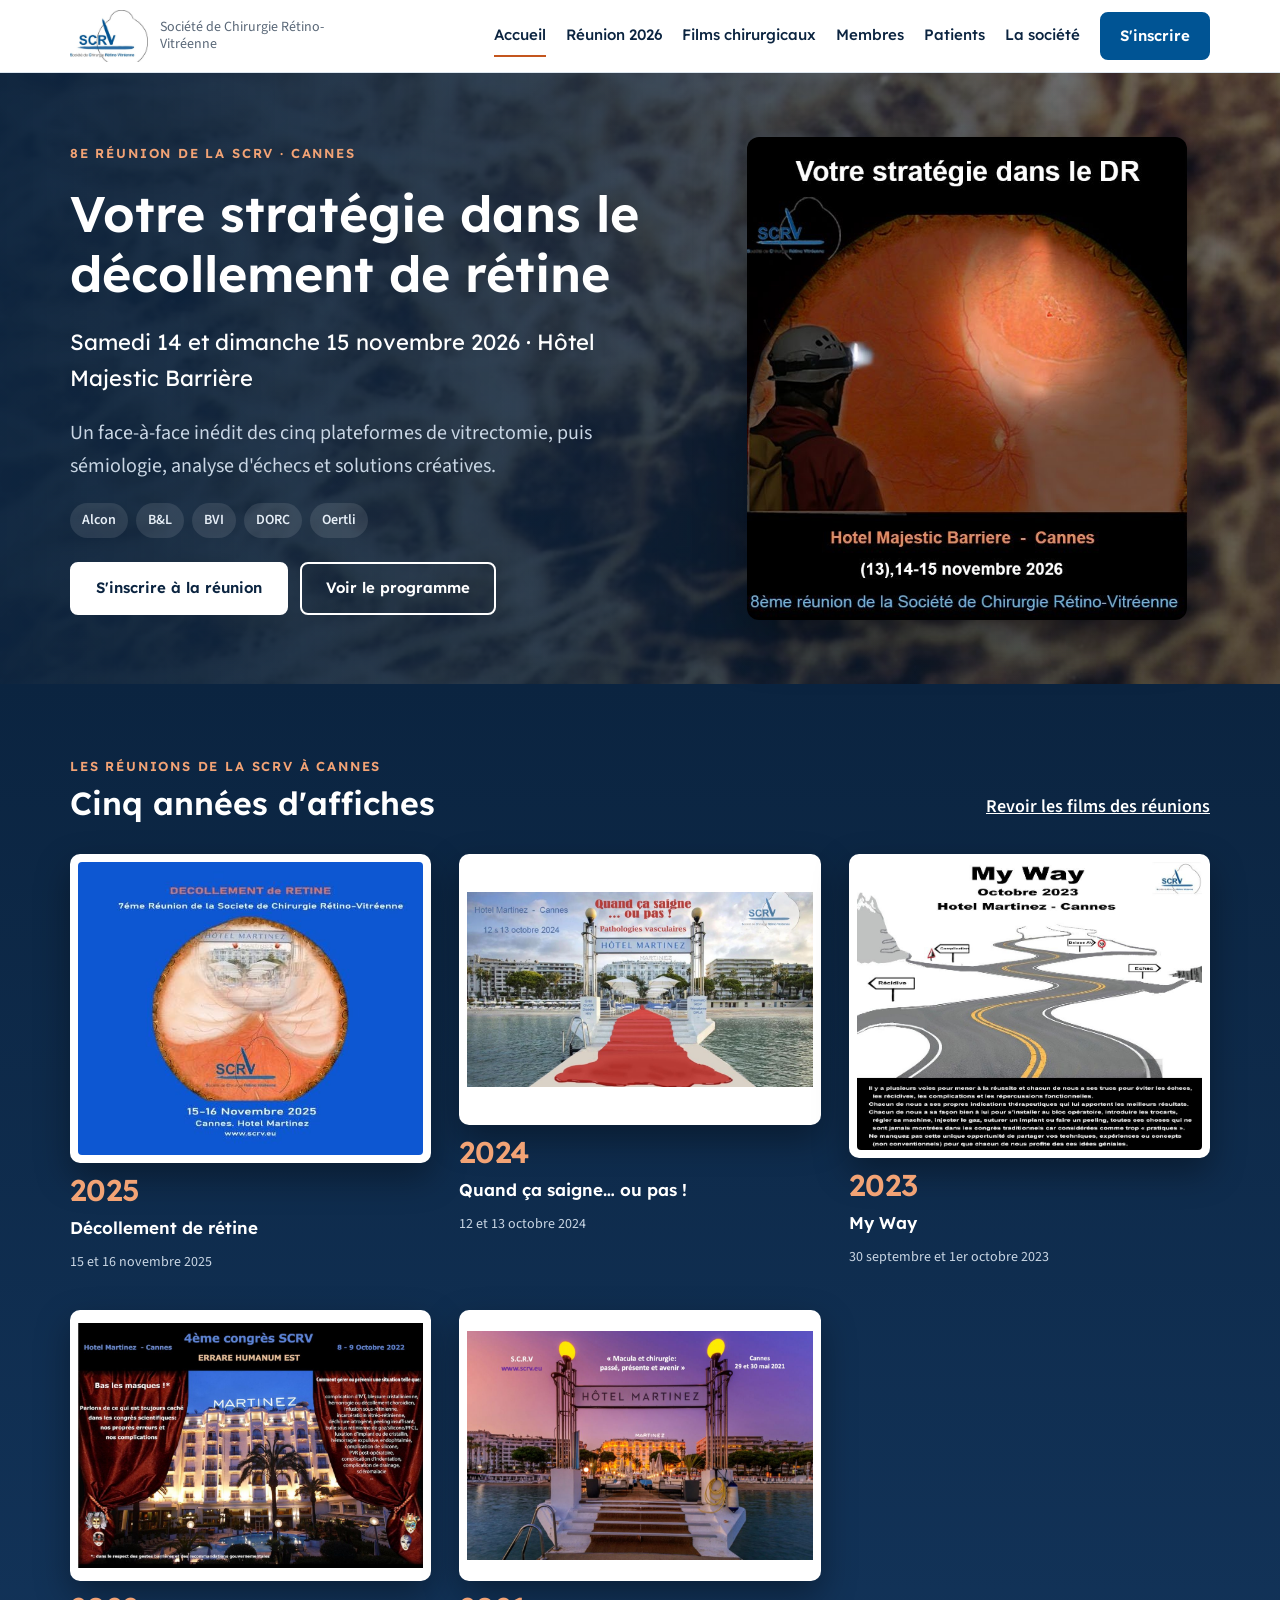
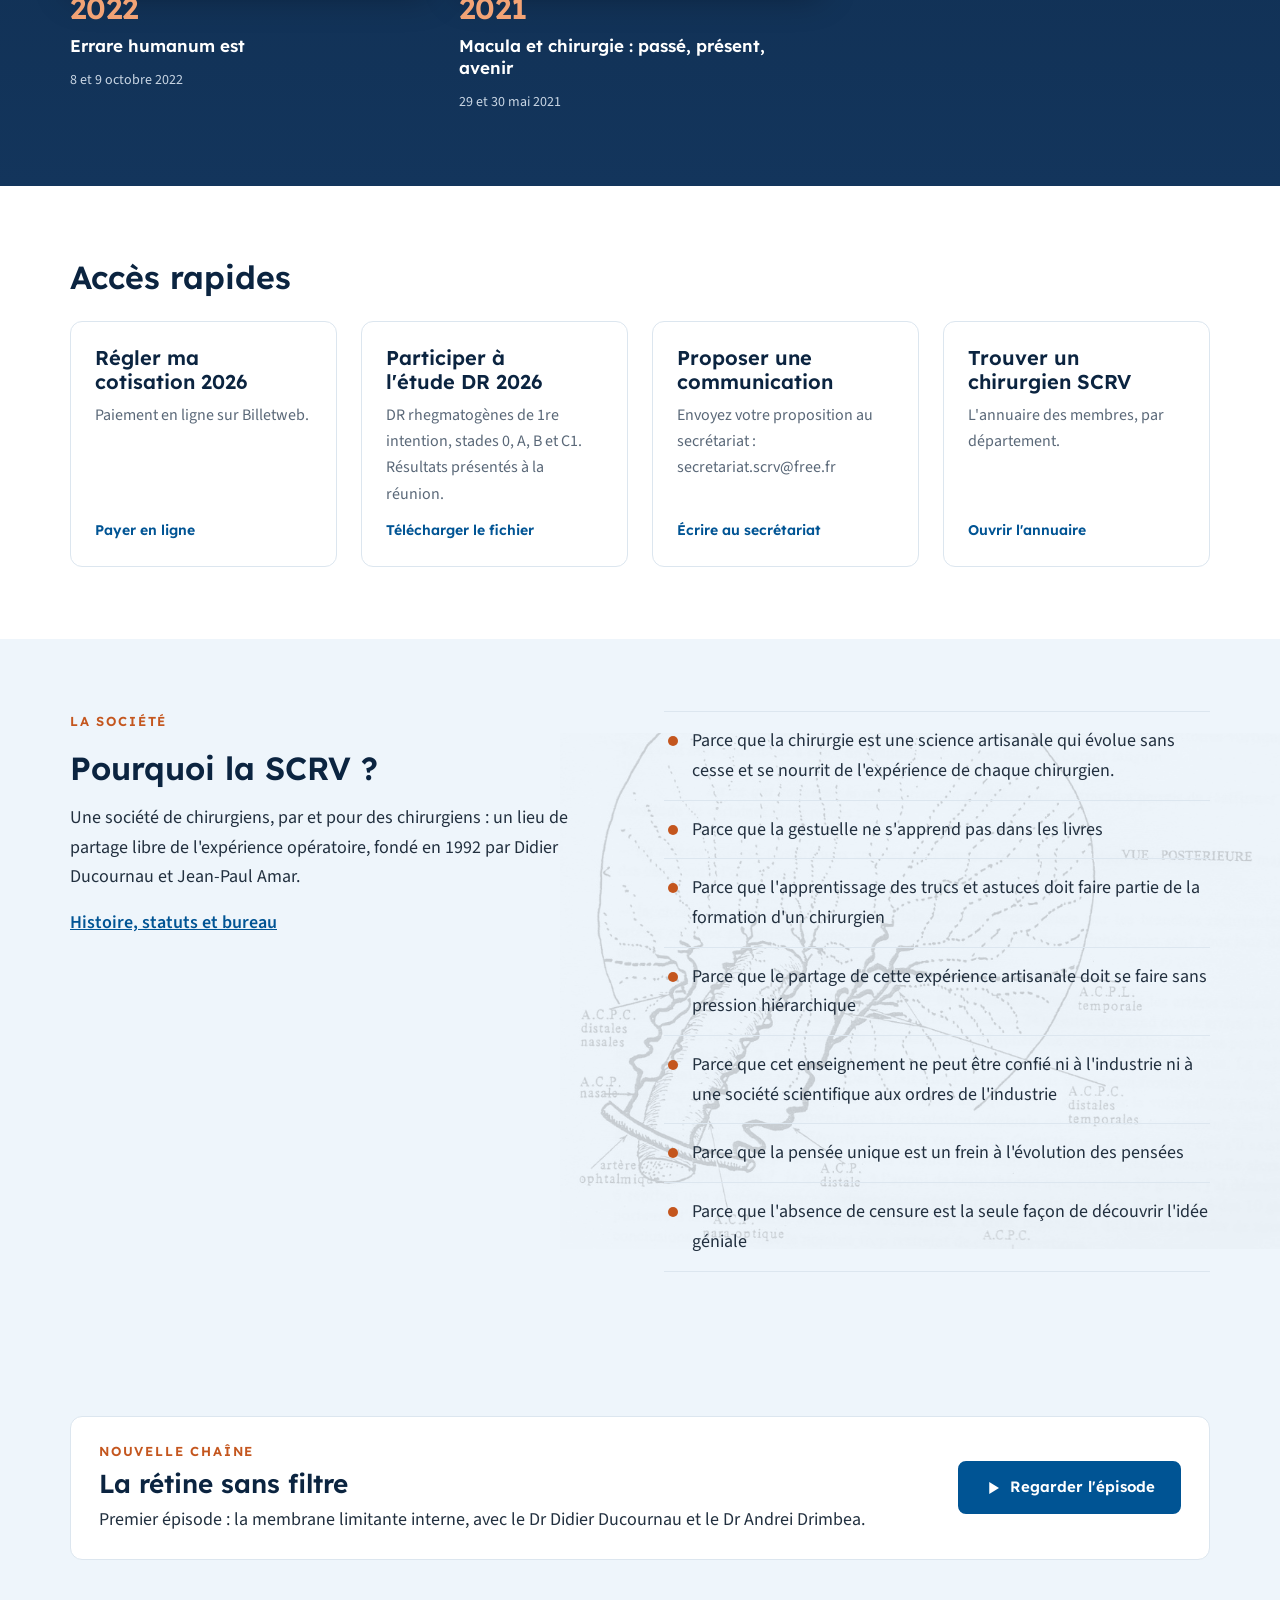
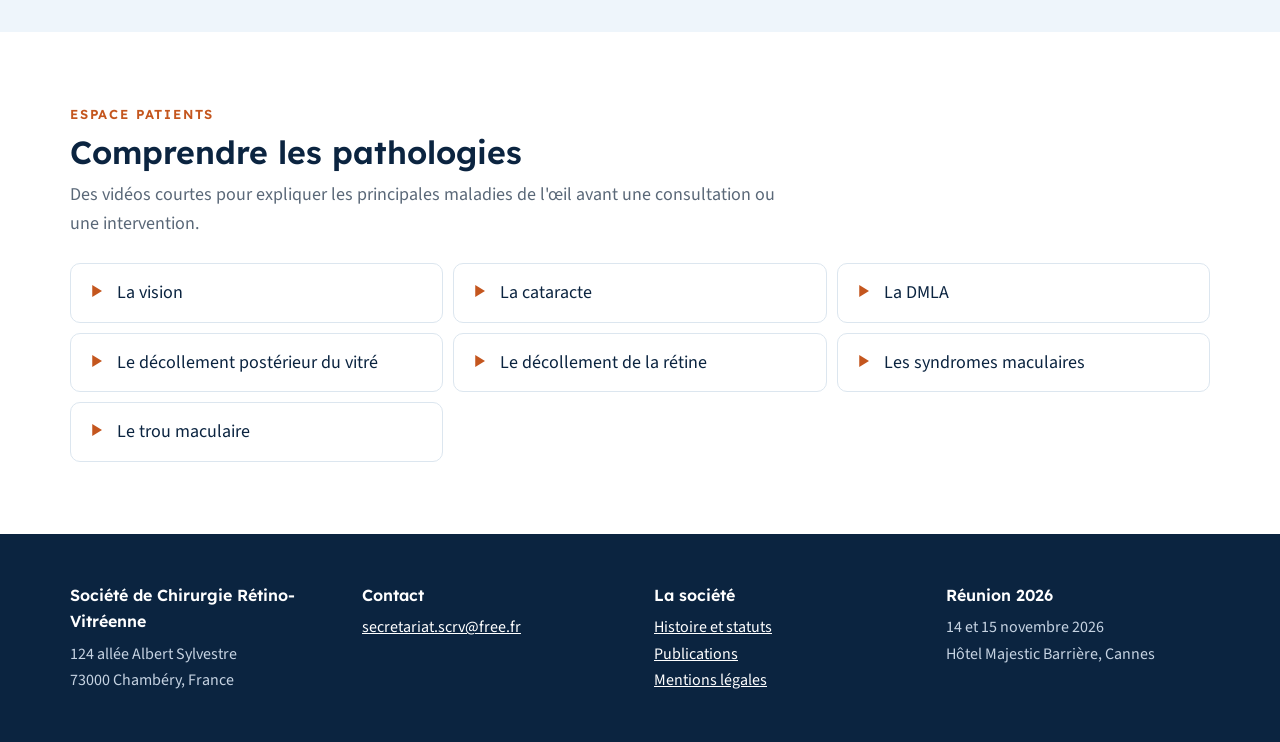
==== index.html @ 9ceacb29 "Habillage visuel : photos de chirurgie, de choroïde et planches vasculaires en fond Co-Authored-By: " ====
<!doctype html>
<html lang="fr">
<head>
<meta charset="utf-8">
<meta name="viewport" content="width=device-width, initial-scale=1">
<title>SCRV – Société de Chirurgie Rétino-Vitréenne</title>
<meta name="description" content="Société de Chirurgie Rétino-Vitréenne : réunion annuelle à Cannes les 14 et 15 novembre 2026, films chirurgicaux, annuaire des chirurgiens vitréo-rétiniens.">
<link rel="canonical" href="https://scrv.eu/">
<meta property="og:type" content="website">
<meta property="og:title" content="SCRV – Société de Chirurgie Rétino-Vitréenne">
<meta property="og:description" content="Société de Chirurgie Rétino-Vitréenne : réunion annuelle à Cannes les 14 et 15 novembre 2026, films chirurgicaux, annuaire des chirurgiens vitréo-rétiniens.">
<meta property="og:url" content="https://scrv.eu/">
<meta property="og:image" content="https://scrv.eu/images/affiche-2026.jpg">
<meta property="og:locale" content="fr_FR">
<link rel="icon" href="images/favicon.png">
<link rel="preconnect" href="https://fonts.googleapis.com">
<link rel="preconnect" href="https://fonts.gstatic.com" crossorigin>
<link rel="stylesheet" href="https://fonts.googleapis.com/css2?family=Lexend:wght@500;600&family=Source+Sans+3:wght@400;600;700&display=swap">
<link rel="stylesheet" href="style.css">
<script type="application/ld+json">{"@context": "https://schema.org", "@graph": [{"@type": "Organization", "name": "Société de Chirurgie Rétino-Vitréenne", "alternateName": "SCRV", "url": "https://scrv.eu/", "logo": "https://scrv.eu/images/logo-scrv.jpg", "email": "secretariat.scrv@free.fr", "foundingDate": "1990", "address": {"@type": "PostalAddress", "streetAddress": "124 allée Albert Sylvestre", "postalCode": "73000", "addressLocality": "Chambéry", "addressCountry": "FR"}}, {"@type": "Event", "name": "Réunion SCRV 2026 : votre stratégie dans le décollement de rétine", "startDate": "2026-11-14T08:00", "endDate": "2026-11-15T13:00", "eventAttendanceMode": "https://schema.org/OfflineEventAttendanceMode", "eventStatus": "https://schema.org/EventScheduled", "location": {"@type": "Place", "name": "Hôtel Majestic Barrière", "address": {"@type": "PostalAddress", "addressLocality": "Cannes", "addressCountry": "FR"}}, "image": "https://scrv.eu/images/affiche-2026.jpg", "organizer": {"@type": "Organization", "name": "SCRV", "url": "https://scrv.eu/"}, "url": "https://scrv.eu/reunion-2026.html"}]}</script>
</head>
<body>
<header class="site"><div class="wrap">
<a class="brand" href="index.html"><img src="images/logo-scrv.jpg" alt="SCRV" width="78" height="52"><span>Société de Chirurgie Rétino-Vitréenne</span></a>
<nav class="main" aria-label="Navigation principale">
<a href="index.html" aria-current="page">Accueil</a>
<a href="reunion-2026.html">Réunion 2026</a>
<a href="films.html">Films chirurgicaux</a>
<a href="membres.html">Membres</a>
<a href="patients.html">Patients</a>
<a href="societe.html">La société</a>
<a class="btn" href="modalites.html">S'inscrire</a>
</nav>
</div></header>
<main>

<div class="hero"><div class="wrap">
<div class="stack" style="gap:20px">
<p class="eyebrow" style="color:#F2A375">8e réunion de la SCRV · Cannes</p>
<h1>Votre stratégie dans le décollement de rétine</h1>
<p class="date">Samedi 14 et dimanche 15 novembre 2026 · Hôtel Majestic Barrière</p>
<p class="lead">Un face-à-face inédit des cinq plateformes de vitrectomie, puis sémiologie, analyse d'échecs et solutions créatives.</p>
<div class="chips"><span>Alcon</span><span>B&amp;L</span><span>BVI</span><span>DORC</span><span>Oertli</span></div>
<div style="display:flex;flex-wrap:wrap;gap:12px;margin-top:4px"><a class="btn light" href="modalites.html">S'inscrire à la réunion</a><a class="btn outline-light" href="reunion-2026.html">Voir le programme</a></div>
</div>
<div class="poster"><img src="images/affiche-2026.jpg" alt="Affiche de la réunion SCRV 2026 : votre stratégie dans le DR, Hôtel Majestic Barrière, Cannes, 14 et 15 novembre 2026" width="660" height="725"></div>
</div></div>

<section class="affiches" aria-labelledby="images"><div class="wrap stack" style="gap:32px">
<div style="display:flex;flex-wrap:wrap;gap:12px 32px;align-items:flex-end;justify-content:space-between">
<div class="stack" style="gap:6px"><p class="eyebrow">Les réunions de la SCRV à Cannes</p><h2 id="images">Cinq années d'affiches</h2></div>
<a class="all" href="films.html">Revoir les films des réunions</a>
</div>
<ol class="posters"><li><a href="films.html#reunion-2025"><div class="frame"><img src="images/reu-2025.jpg" alt="Affiche de la réunion SCRV 2025 : Décollement de rétine" loading="lazy"></div><span class="y">2025</span><span class="n">Décollement de rétine</span><span class="w">15 et 16 novembre 2025</span></a></li><li><a href="https://sites.google.com/view/scrv/film-chirurgie/r%C3%A9unions-pass%C3%A9es/quand-%C3%A7a-saigne-ou-pas-scrv-2024"><div class="frame"><img src="images/reu-2024.jpg" alt="Affiche de la réunion SCRV 2024 : Quand ça saigne… ou pas !" loading="lazy"></div><span class="y">2024</span><span class="n">Quand ça saigne… ou pas !</span><span class="w">12 et 13 octobre 2024</span></a></li><li><a href="https://sites.google.com/view/scrv/film-chirurgie/r%C3%A9unions-pass%C3%A9es/my-way-scrv-2023"><div class="frame"><img src="images/reu-2023.jpg" alt="Affiche de la réunion SCRV 2023 : My Way" loading="lazy"></div><span class="y">2023</span><span class="n">My Way</span><span class="w">30 septembre et 1er octobre 2023</span></a></li><li><a href="https://sites.google.com/view/scrv/film-chirurgie/r%C3%A9unions-pass%C3%A9es/errare-humanum-est"><div class="frame"><img src="images/reu-2022.jpg" alt="Affiche de la réunion SCRV 2022 : Errare humanum est" loading="lazy"></div><span class="y">2022</span><span class="n">Errare humanum est</span><span class="w">8 et 9 octobre 2022</span></a></li><li><a href="https://sites.google.com/view/scrv/film-chirurgie/r%C3%A9unions-pass%C3%A9es/cannes-29-et-30-mai-2021-macula-et-chirurgie-pass%C3%A9-pr%C3%A9sent-avenir"><div class="frame"><img src="images/reu-2021.jpg" alt="Affiche de la réunion SCRV 2021 : Macula et chirurgie : passé, présent, avenir" loading="lazy"></div><span class="y">2021</span><span class="n">Macula et chirurgie : passé, présent, avenir</span><span class="w">29 et 30 mai 2021</span></a></li></ol>
</div></section>

<section aria-labelledby="acces"><div class="wrap stack" style="gap:24px">
<h2 id="acces">Accès rapides</h2>
<div class="grid g4">
<a class="card" href="https://www.billetweb.fr/scrv-2026-votre-strategie-dans-le-dr" rel="noopener"><h3>Régler ma cotisation 2026</h3><p>Paiement en ligne sur Billetweb.</p><span class="more">Payer en ligne</span></a>
<a class="card" href="https://docs.google.com/spreadsheets/d/1FBe2GjU2p5DTlkY54lcIu4SxNzu9l9FA/edit?usp=drive_link" rel="noopener"><h3>Participer à l'étude DR 2026</h3><p>DR rhegmatogènes de 1re intention, stades 0, A, B et C1. Résultats présentés à la réunion.</p><span class="more">Télécharger le fichier</span></a>
<a class="card" href="mailto:secretariat.scrv@free.fr"><h3>Proposer une communication</h3><p>Envoyez votre proposition au secrétariat : secretariat.scrv@free.fr</p><span class="more">Écrire au secrétariat</span></a>
<a class="card" href="membres.html"><h3>Trouver un chirurgien SCRV</h3><p>L'annuaire des membres, par département.</p><span class="more">Ouvrir l'annuaire</span></a>
</div>
</div></section>

<section class="sky anatomie" aria-labelledby="pourquoi"><div class="wrap grid g2" style="gap:48px;align-items:start">
<div class="stack">
<p class="eyebrow">La société</p>
<h2 id="pourquoi">Pourquoi la SCRV ?</h2>
<p>Une société de chirurgiens, par et pour des chirurgiens : un lieu de partage libre de l'expérience opératoire, fondé en 1992 par Didier Ducournau et Jean-Paul Amar.</p>
<p><a href="societe.html" style="font-weight:600">Histoire, statuts et bureau</a></p>
</div>
<ul class="why"><li>Parce que la chirurgie est une science artisanale qui évolue sans cesse et se nourrit de l&#x27;expérience de chaque chirurgien.</li><li>Parce que la gestuelle ne s&#x27;apprend pas dans les livres</li><li>Parce que l&#x27;apprentissage des trucs et astuces doit faire partie de la formation d&#x27;un chirurgien</li><li>Parce que le partage de cette expérience artisanale doit se faire sans pression hiérarchique</li><li>Parce que cet enseignement ne peut être confié ni à l&#x27;industrie ni à une société scientifique aux ordres de l&#x27;industrie</li><li>Parce que la pensée unique est un frein à l&#x27;évolution des pensées</li><li>Parce que l&#x27;absence de censure est la seule façon de découvrir l&#x27;idée géniale</li></ul>
</div></section>



<section class="sky" aria-labelledby="chaine"><div class="wrap">
<div class="callout" style="background:#fff;border-color:var(--line)">
<div class="stack" style="gap:6px;flex:1 1 420px"><p class="eyebrow">Nouvelle chaîne</p><h2 id="chaine" style="font-size:26px">La rétine sans filtre</h2><p>Premier épisode : la membrane limitante interne, avec le Dr Didier Ducournau et le Dr Andrei Drimbea.</p></div>
<a class="btn" href="https://www.youtube.com/watch?v=Rv_S8HiI05Y" rel="noopener"><svg width="18" height="18" viewBox="0 0 24 24" fill="currentColor" aria-hidden="true"><path d="M7 4l13 8-13 8z"/></svg> Regarder l'épisode</a>
</div>
</div></section>

<section id="patients" aria-labelledby="pat"><div class="wrap stack" style="gap:24px">
<div class="stack" style="gap:8px;max-width:720px"><p class="eyebrow">Espace patients</p><h2 id="pat">Comprendre les pathologies</h2><p class="lead" style="font-size:18px">Des vidéos courtes pour expliquer les principales maladies de l'œil avant une consultation ou une intervention.</p></div>
<ul class="vids"><li><a href="https://www.youtube.com/watch?v=fnEd9PJHBUo" rel="noopener"><svg width="18" height="18" viewBox="0 0 24 24" fill="currentColor" aria-hidden="true"><path d="M7 4l13 8-13 8z"/></svg><span>La vision</span></a></li><li><a href="https://www.youtube.com/watch?v=MEzN3cjICY4" rel="noopener"><svg width="18" height="18" viewBox="0 0 24 24" fill="currentColor" aria-hidden="true"><path d="M7 4l13 8-13 8z"/></svg><span>La cataracte</span></a></li><li><a href="https://www.youtube.com/watch?v=8psYUG_zmzw" rel="noopener"><svg width="18" height="18" viewBox="0 0 24 24" fill="currentColor" aria-hidden="true"><path d="M7 4l13 8-13 8z"/></svg><span>La DMLA</span></a></li><li><a href="https://www.youtube.com/watch?v=CFDbW6A3kh0" rel="noopener"><svg width="18" height="18" viewBox="0 0 24 24" fill="currentColor" aria-hidden="true"><path d="M7 4l13 8-13 8z"/></svg><span>Le décollement postérieur du vitré</span></a></li><li><a href="https://www.youtube.com/watch?v=vjyE2q7U5To" rel="noopener"><svg width="18" height="18" viewBox="0 0 24 24" fill="currentColor" aria-hidden="true"><path d="M7 4l13 8-13 8z"/></svg><span>Le décollement de la rétine</span></a></li><li><a href="https://www.youtube.com/watch?v=o-yu8YjEjQo" rel="noopener"><svg width="18" height="18" viewBox="0 0 24 24" fill="currentColor" aria-hidden="true"><path d="M7 4l13 8-13 8z"/></svg><span>Les syndromes maculaires</span></a></li><li><a href="https://www.youtube.com/watch?v=NmPH_Cx3b6Y" rel="noopener"><svg width="18" height="18" viewBox="0 0 24 24" fill="currentColor" aria-hidden="true"><path d="M7 4l13 8-13 8z"/></svg><span>Le trou maculaire</span></a></li></ul>
</div></section>

</main>
<footer class="site"><div class="wrap">
<div><b>Société de Chirurgie Rétino-Vitréenne</b>124 allée Albert Sylvestre<br>73000 Chambéry, France</div>
<div><b>Contact</b><a href="mailto:secretariat.scrv@free.fr">secretariat.scrv@free.fr</a></div>
<div><b>La société</b><a href="societe.html">Histoire et statuts</a><br><a href="publications.html">Publications</a><br><a href="mentions-legales.html">Mentions légales</a></div>
<div><b>Réunion 2026</b>14 et 15 novembre 2026<br>Hôtel Majestic Barrière, Cannes</div>
</div></footer>
</body>
</html>
---- style.css ----
:root{
 --blue:#005494; --blue-2:#286BA2; --navy:#0B2440; --ink:#22303F; --muted:#5A6878;
 --sky:#EEF5FB; --line:#DCE6EF; --bg:#FFFFFF; --fundus:#C4561E; --fundus-bg:#FDF1E9;
 --head:'Lexend',system-ui,sans-serif; --body:'Source Sans 3',system-ui,sans-serif;
}
*{box-sizing:border-box}
html{scroll-behavior:smooth}
body{margin:0;background:var(--bg);color:var(--ink);font-family:var(--body);font-size:18px;line-height:1.65}
img{max-width:100%;height:auto;display:block}
a{color:var(--blue)} a:hover{color:var(--navy)}
a:focus-visible,button:focus-visible,input:focus-visible,select:focus-visible{outline:3px solid var(--fundus);outline-offset:3px}
h1,h2,h3{font-family:var(--head);color:var(--navy);line-height:1.2;text-wrap:balance;margin:0;font-weight:600}
h1{font-size:46px} h2{font-size:32px} h3{font-size:20px}
p{margin:0}
.wrap{max-width:1180px;margin:0 auto;padding-left:max(20px,env(safe-area-inset-left,0px));padding-right:max(20px,env(safe-area-inset-right,0px))}
.eyebrow{font-family:var(--head);font-size:13px;font-weight:600;letter-spacing:.14em;text-transform:uppercase;color:var(--fundus)}
.lead{font-size:20px;color:var(--muted)}
.btn{display:inline-flex;align-items:center;justify-content:center;gap:8px;min-height:48px;padding:12px 24px;border-radius:8px;font-family:var(--head);font-weight:600;font-size:15px;text-decoration:none;border:2px solid var(--blue);background:var(--blue);color:#fff}
.btn:hover{background:var(--navy);border-color:var(--navy);color:#fff}
.btn.ghost{background:transparent;color:var(--blue)} .btn.ghost:hover{background:var(--sky);color:var(--navy)}
.btn.light{background:#fff;color:var(--navy);border-color:#fff} .btn.light:hover{background:var(--sky)}
.btn.outline-light{background:transparent;color:#fff;border-color:#fff} .btn.outline-light:hover{background:rgba(255,255,255,.12);color:#fff}
header.site{background:#fff;border-bottom:1px solid var(--line);position:sticky;top:0;z-index:20}
header.site .wrap{display:flex;flex-wrap:wrap;align-items:center;justify-content:space-between;gap:12px 24px;padding-block:10px}
.brand{display:flex;align-items:center;gap:12px;text-decoration:none;color:var(--navy)}
.brand img{height:52px;width:auto}
.brand span{font-size:14px;color:var(--muted);line-height:1.25;max-width:170px}
nav.main{display:flex;flex-wrap:wrap;align-items:center;gap:4px 20px;font-family:var(--head);font-size:15px;font-weight:500}
nav.main a{color:var(--navy);text-decoration:none;padding:8px 0;border-bottom:2px solid transparent}
nav.main a[aria-current="page"],nav.main a:hover{border-bottom-color:var(--fundus)}
nav.main a.btn{color:#fff;padding:10px 18px;border-bottom:2px solid var(--blue)}
section{padding-block:72px}
.sky{background:var(--sky)}
.grid{display:grid;gap:24px}
.g2{grid-template-columns:repeat(auto-fit,minmax(min(420px,100%),1fr));align-items:center}
.g3{grid-template-columns:repeat(auto-fit,minmax(min(300px,100%),1fr))}
.g4{grid-template-columns:repeat(auto-fit,minmax(min(240px,100%),1fr))}
.stack{display:flex;flex-direction:column;gap:16px}
.card{background:#fff;border:1px solid var(--line);border-radius:12px;padding:24px;display:flex;flex-direction:column;gap:8px;text-decoration:none;color:var(--ink);transition:border-color .15s,box-shadow .15s;min-width:0}
a.card:hover{border-color:var(--blue-2);box-shadow:0 8px 24px rgba(11,36,64,.10)}
.card h3{color:var(--navy)} .card p{color:var(--muted);font-size:16px}
.card .more{margin-top:auto;padding-top:4px;font-family:var(--head);font-weight:600;font-size:14px;color:var(--blue)}
/* hero */
.hero{background:linear-gradient(90deg,rgba(11,36,64,.95) 0%,rgba(11,36,64,.78) 45%,rgba(11,36,64,.35) 100%),url(images/fond-choroide.jpg) center/cover var(--navy);color:#fff}
.hero .wrap{display:grid;grid-template-columns:minmax(0,1.25fr) minmax(0,1fr);gap:48px;align-items:center;padding-block:64px}
.hero h1{color:#fff;font-size:50px}
.hero .lead{color:#C9D6E4}
.hero .date{font-family:var(--head);font-size:22px;color:#fff}
.hero .poster{border-radius:12px;overflow:hidden;box-shadow:0 20px 50px rgba(0,0,0,.35);max-width:440px;justify-self:center}
.chips{display:flex;flex-wrap:wrap;gap:8px}
.chips span{font-size:14px;font-weight:600;padding:6px 12px;border-radius:999px;background:rgba(255,255,255,.1);color:#E6EEF6}
.page-head{background:var(--navy);color:#fff;padding-block:52px;position:relative;isolation:isolate;overflow:hidden}
.page-head::after{content:"";position:absolute;top:0;right:0;bottom:0;width:62%;z-index:-1;pointer-events:none;background:url(images/fond-chirurgie.jpg) center 45%/cover no-repeat;opacity:.85;-webkit-mask-image:linear-gradient(to right,transparent 0%,rgba(0,0,0,.35) 30%,#000 75%);mask-image:linear-gradient(to right,transparent 0%,rgba(0,0,0,.35) 30%,#000 75%)}
.page-head.ph-choroide::after{background-image:url(images/fond-choroide.jpg);background-position:center}
.page-head.ph-vasc::after{background-image:url(images/fond-vascularisation.jpg);background-position:center 55%}
@media (max-width:760px){.page-head::after{width:100%;opacity:.35}}
.page-head .wrap{display:flex;flex-direction:column;gap:12px}
.page-head h1{color:#fff;font-size:42px}
.page-head .lead{color:#C9D6E4}
.page-head .eyebrow{color:#F2A375}
.subnav{display:flex;flex-wrap:wrap;gap:8px;margin-top:8px}
.subnav a{font-family:var(--head);font-weight:600;font-size:14px;text-decoration:none;padding:9px 16px;border-radius:999px;border:1px solid #3E5B7C;color:#fff;min-height:40px;display:inline-flex;align-items:center}
.subnav a[aria-current="page"]{background:#fff;color:var(--navy);border-color:#fff}
/* why list */
.why{list-style:none;margin:0;padding:0;display:flex;flex-direction:column}
.why li{padding:14px 0 14px 28px;border-top:1px solid var(--line);position:relative}
.why li::before{content:"";position:absolute;left:4px;top:24px;width:10px;height:10px;border-radius:50%;background:var(--fundus)}
.why li:last-child{border-bottom:1px solid var(--line)}
/* programme */
.day{display:flex;flex-direction:column;gap:12px}
.slot{background:#fff;border:1px solid var(--line);border-radius:12px;padding:18px 22px}
.slot.pause{background:var(--sky);border-color:var(--sky);padding-block:12px}
.slot .head{display:flex;flex-wrap:wrap;gap:4px 20px;align-items:baseline}
.slot time{font-family:var(--head);font-weight:600;color:var(--fundus);min-width:56px;font-variant-numeric:tabular-nums}
.slot .t{font-family:var(--head);font-weight:600;color:var(--navy);font-size:18px;flex:1 1 360px}
.talks{list-style:none;margin:10px 0 0;padding:0}
.talks li{display:flex;flex-wrap:wrap;gap:2px 20px;padding:8px 0;border-top:1px solid var(--line);font-size:16px}
.talks time{min-width:56px;color:var(--muted);font-variant-numeric:tabular-nums}
.talks .tt{flex:1 1 300px}
.talks .who{color:var(--muted);font-weight:600}
.callout{background:var(--fundus-bg);border:1px solid #F0C7AE;border-radius:12px;padding:24px 28px;display:flex;flex-wrap:wrap;gap:12px 28px;align-items:center;justify-content:space-between}
.callout > p{flex:1 1 420px}
.steps5{list-style:none;margin:0;padding:0;display:grid;grid-template-columns:repeat(auto-fit,minmax(min(200px,100%),1fr));gap:14px;counter-reset:s}
.steps5 li{background:#fff;border:1px solid var(--line);border-radius:12px;padding:20px;display:flex;flex-direction:column;gap:4px;counter-increment:s}
.steps5 li::before{content:counter(s);font-family:var(--head);font-size:28px;font-weight:600;color:var(--fundus);line-height:1}
.steps5 li span{color:var(--muted);font-size:16px}
/* posters */
.poster-card{display:flex;flex-direction:column;gap:10px;text-decoration:none;color:var(--ink)}
.poster-card .img{aspect-ratio:4/3;border-radius:12px;overflow:hidden;background:var(--sky);border:1px solid var(--line)}
.poster-card .img img{width:100%;height:100%;object-fit:cover}
.poster-card .y{font-family:var(--head);font-weight:600;font-size:14px;color:var(--fundus)}
.poster-card .n{font-family:var(--head);font-weight:600;font-size:19px;color:var(--navy);line-height:1.3}
.vids{list-style:none;margin:0;padding:0;display:grid;grid-template-columns:repeat(auto-fit,minmax(min(320px,100%),1fr));gap:10px}
.vids a{display:flex;gap:12px;align-items:flex-start;padding:14px 16px;border:1px solid var(--line);border-radius:10px;text-decoration:none;color:var(--navy);background:#fff;min-height:52px;height:100%}
.vids a:hover{border-color:var(--blue-2)}
.vids svg{flex:none;margin-top:4px;color:var(--fundus)}
.vids small{display:block;color:var(--muted);font-size:14px}
/* affiches gallery */
.affiches{background:linear-gradient(180deg,var(--navy) 0%,#13355C 100%);color:#fff}
.affiches h2{color:#fff}
.affiches .eyebrow{color:#F2A375}
.affiches a.all{color:#fff;font-weight:600}
.posters{list-style:none;margin:0;padding:0;display:grid;grid-template-columns:repeat(auto-fit,minmax(min(320px,100%),1fr));gap:36px 28px;align-items:start}
.posters li a{display:flex;flex-direction:column;gap:12px;text-decoration:none;color:#fff}
.posters .frame{background:#fff;padding:8px;border-radius:10px;box-shadow:0 14px 34px rgba(0,0,0,.35);transition:transform .2s}
.posters li a:hover .frame{transform:translateY(-6px)}
.posters .frame{aspect-ratio:4/3;display:flex;align-items:center;justify-content:center}
.posters .frame img{width:100%;height:100%;object-fit:contain;border-radius:4px}
.posters .y{font-family:var(--head);font-weight:600;font-size:30px;line-height:1;color:#F2A375}
.posters .n{font-family:var(--head);font-weight:600;font-size:17px;line-height:1.3}
.posters .w{font-size:14px;color:#C9D6E4}

.split{grid-template-columns:minmax(0,300px) minmax(0,1fr);gap:40px;align-items:start}
@media (max-width:760px){.split{grid-template-columns:1fr}.split .poster-card{max-width:300px}}
/* members */
.filter{display:flex;flex-wrap:wrap;gap:12px;align-items:flex-end;background:var(--sky);border-radius:12px;padding:20px}
.filter label{display:flex;flex-direction:column;gap:6px;font-weight:600;flex:1 1 260px}
.filter input{font:inherit;padding:12px 14px;min-height:48px;border:2px solid #9FB3C8;border-radius:8px;background:#fff}
.dept{display:flex;flex-direction:column;gap:8px;padding:16px 0;border-top:1px solid var(--line)}
.dept h3{font-size:17px}
.dept ul{list-style:none;margin:0;padding:0;display:grid;grid-template-columns:repeat(auto-fit,minmax(min(320px,100%),1fr));gap:8px}
.dept li{background:#fff;border:1px solid var(--line);border-radius:10px;padding:12px 16px;font-size:16px}
.dept li b{display:block;color:var(--navy)}
.dept li span{color:var(--muted)}
.star{color:var(--fundus);font-size:14px;font-weight:600}
dl.bureau{margin:0;display:flex;flex-direction:column}
dl.bureau div{display:flex;flex-wrap:wrap;gap:4px 16px;padding:12px 0;border-top:1px solid var(--line)}
dl.bureau dt{font-weight:700;min-width:220px;color:var(--navy)}
dl.bureau dd{margin:0}
.prose{display:flex;flex-direction:column;gap:12px;max-width:74ch}
.prose h2{font-size:24px;margin-top:20px}
.refs{margin:0;padding-left:22px;display:flex;flex-direction:column;gap:14px}
.note{font-size:15px;color:var(--muted)}
footer.site{background:var(--navy);color:#C6D3E2;font-size:16px}
footer.site .wrap{display:grid;grid-template-columns:repeat(auto-fit,minmax(min(220px,100%),1fr));gap:28px;padding-block:48px}
footer.site b{display:block;color:#fff;font-family:var(--head);font-weight:600;margin-bottom:6px}
footer.site a{color:#fff}
@media (max-width:860px){ .hero .wrap{grid-template-columns:1fr} .hero h1{font-size:36px} }
@media (max-width:640px){ h1,.page-head h1{font-size:32px} h2{font-size:26px} section{padding-block:52px} .brand span{display:none} }
@media (prefers-reduced-motion:reduce){html{scroll-behavior:auto} *{transition:none!important}}
/* carte des membres */
.mapbox{position:relative;border-radius:12px;overflow:hidden;border:1px solid var(--line);box-shadow:0 8px 24px rgba(11,36,64,.08)}
#map{height:540px;background:var(--sky);font-family:var(--body)}
.map-tabs{position:absolute;top:12px;right:12px;z-index:500;display:flex;background:#fff;border-radius:999px;padding:4px;box-shadow:0 2px 10px rgba(11,36,64,.18)}
.map-tabs button{font:600 14px var(--head);border:0;background:transparent;color:var(--navy);padding:8px 14px;border-radius:999px;cursor:pointer;min-height:36px}
.map-tabs button[aria-pressed="true"]{background:var(--blue);color:#fff}
.pin span{display:flex;align-items:center;justify-content:center;width:30px;height:30px;border-radius:50%;background:var(--blue);border:3px solid #fff;box-shadow:0 2px 8px rgba(11,36,64,.4);color:#fff;font:600 13px var(--head);transition:transform .15s}
.pin:hover span{transform:scale(1.15);background:var(--fundus)}
.leaflet-popup-content-wrapper{border-radius:10px}
.leaflet-popup-content{margin:14px 16px;font-size:15px;line-height:1.4}
.pop{display:flex;flex-direction:column;gap:4px}
.pop-n{margin:0;font-weight:700;color:var(--navy)}
.pop-a{margin:4px 0 6px;color:var(--muted)}
.pop-g{font:600 13px var(--head);color:var(--blue)}
.dept li[role="button"]{cursor:pointer;transition:border-color .15s}
.dept li[role="button"]:hover{border-color:var(--blue-2)}
@media (max-width:640px){#map{height:420px}}

/* planche anatomique en filigrane */
.anatomie{position:relative;overflow:hidden;isolation:isolate}
.anatomie::before{content:"";position:absolute;inset:0 0 0 auto;width:min(720px,70%);background:url(images/planche-arteres-ciliaires.jpg) left center/contain no-repeat;opacity:.18;mix-blend-mode:multiply;z-index:-1;pointer-events:none}
@media (max-width:760px){.anatomie::before{width:100%;opacity:.06}}
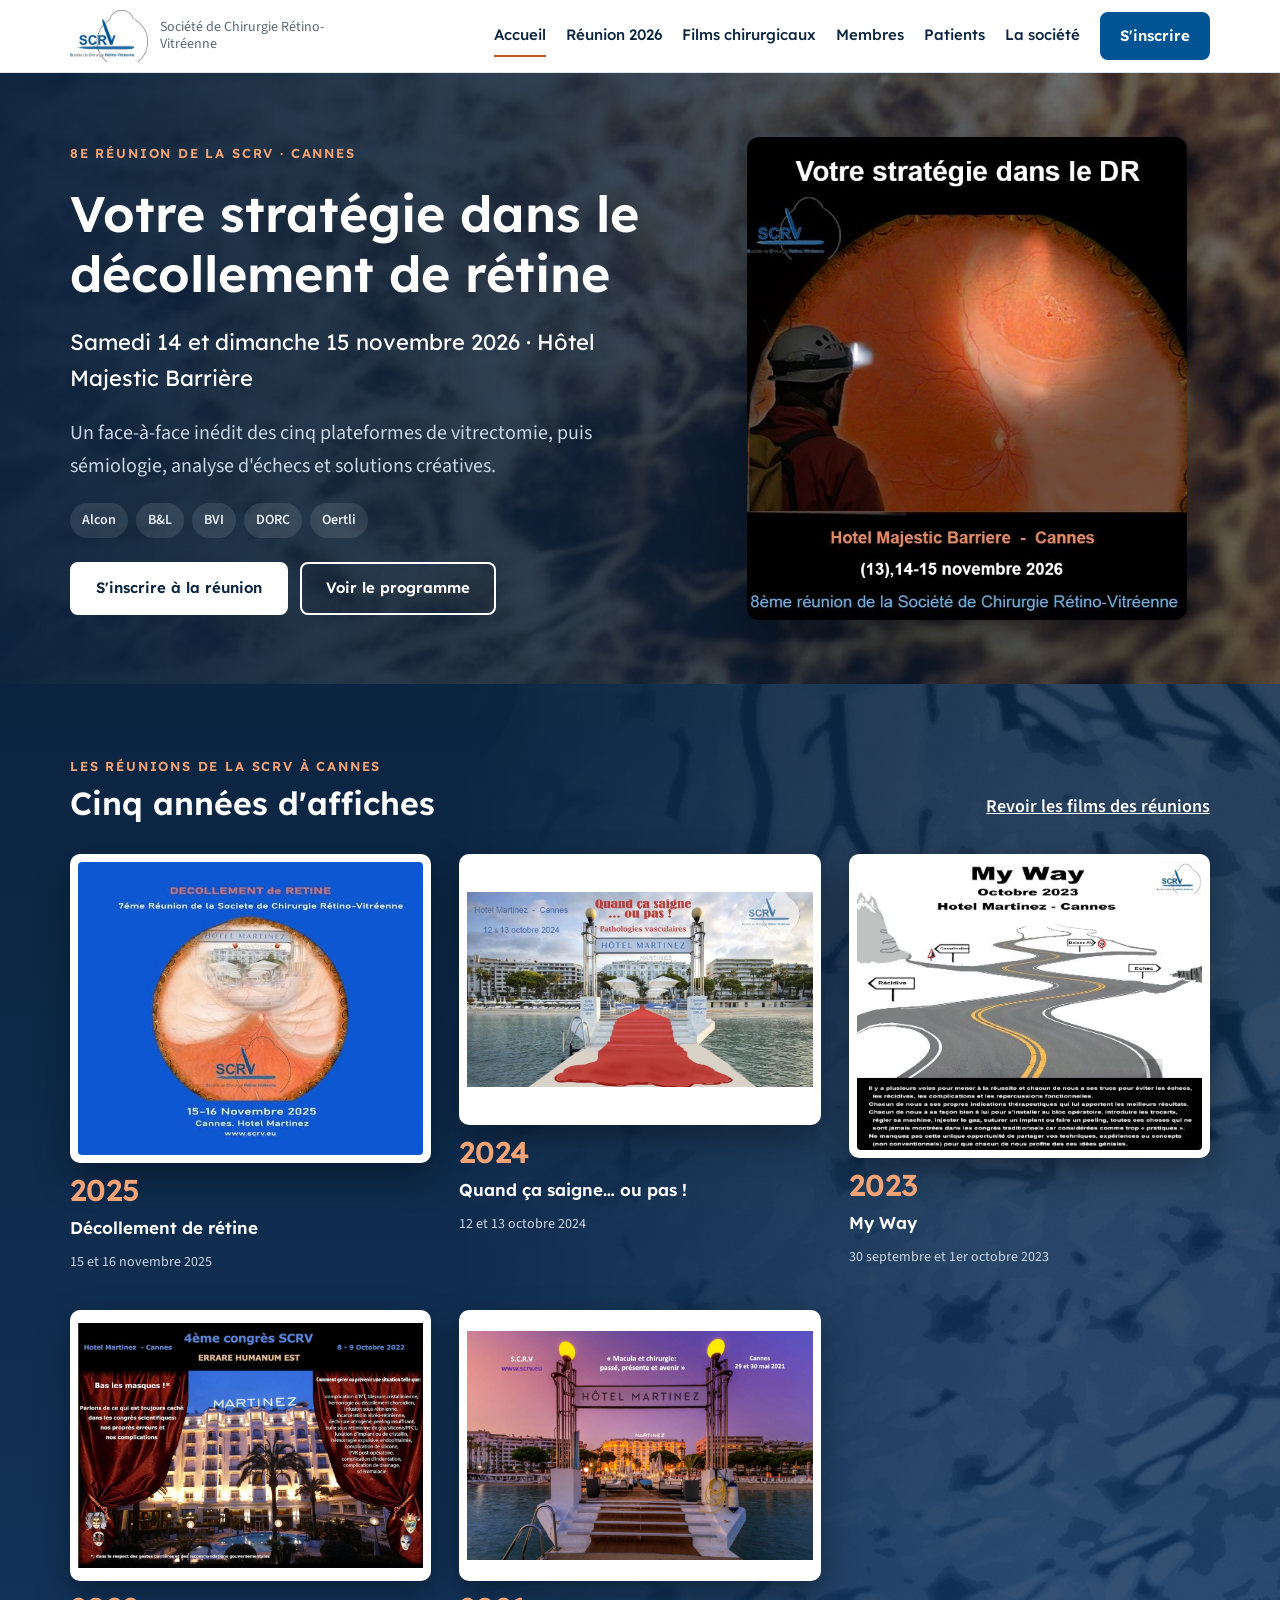
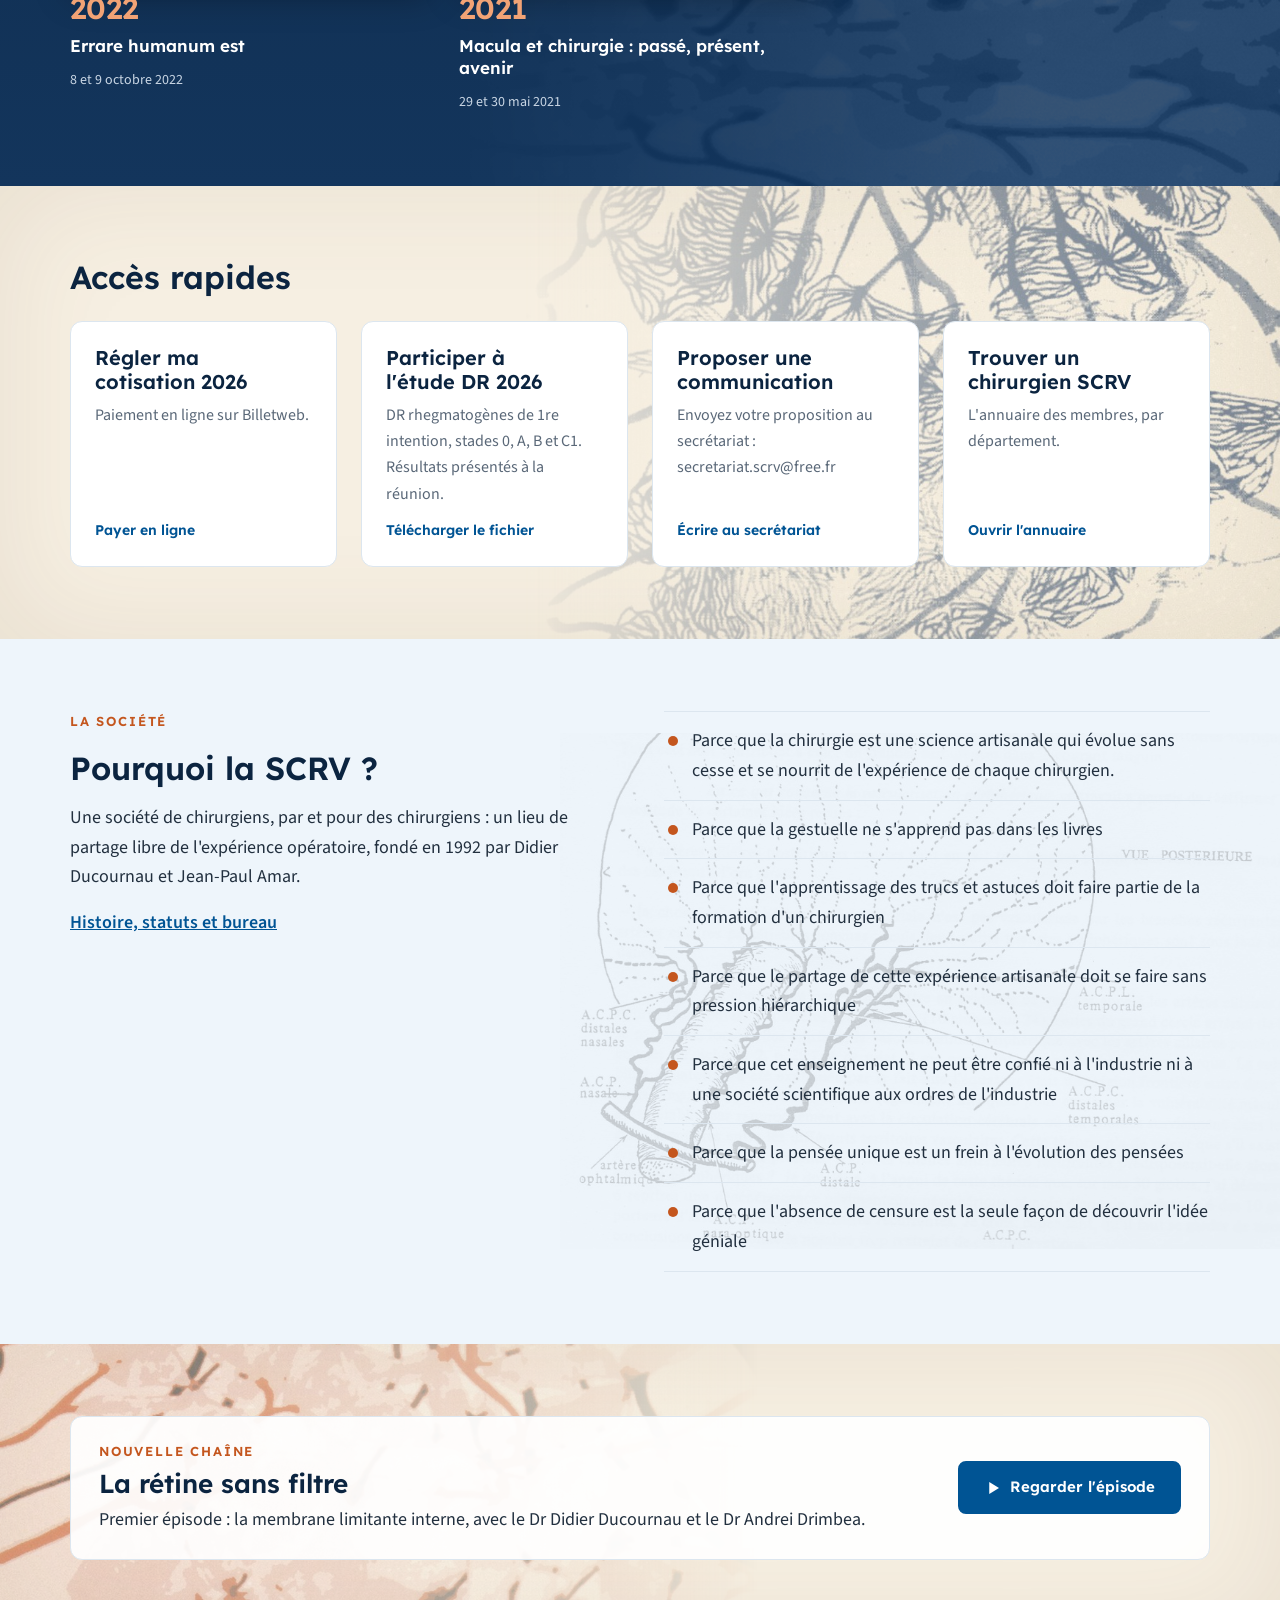
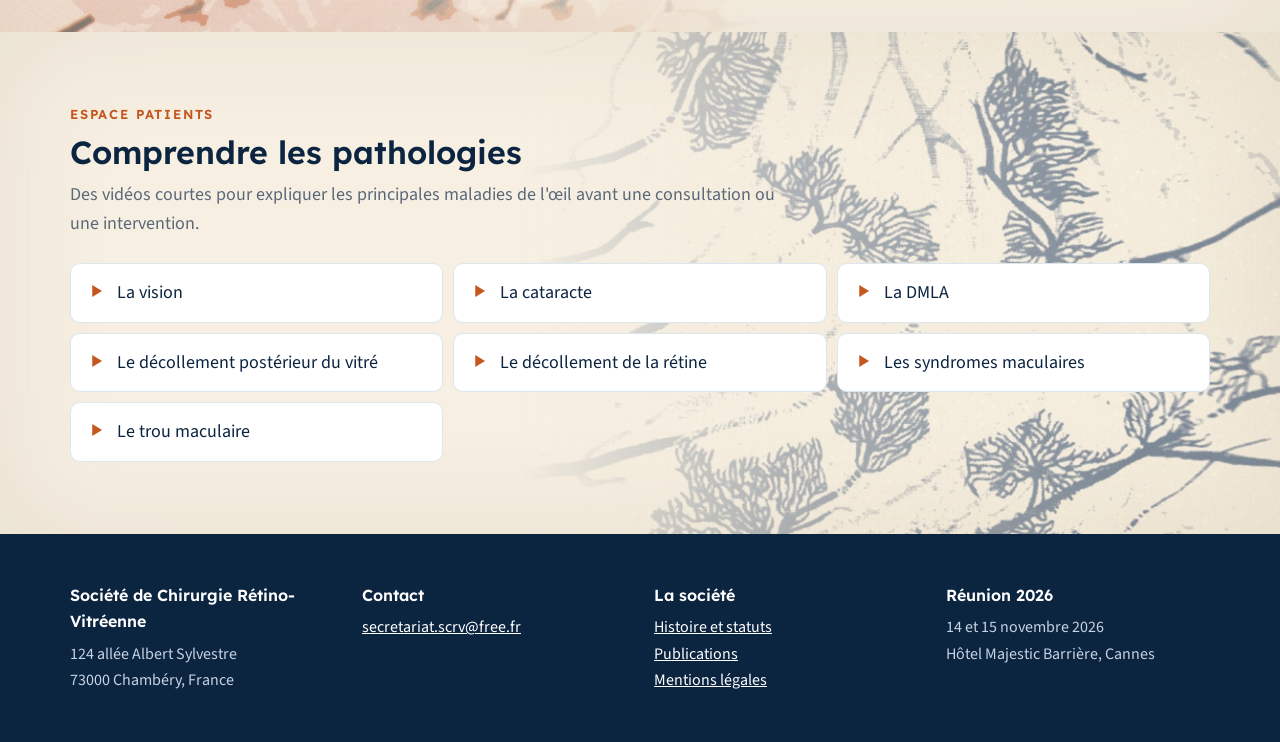
==== commit adfcfb93: "Accueil : fonds style estampe japonaise (planches vascularisation choroïdienne, Dr Ducournau) Co-Aut" ====
--- a/index.html
+++ b/index.html
@@ -46,7 +46,7 @@
 <div class="poster"><img src="images/affiche-2026.jpg" alt="Affiche de la réunion SCRV 2026 : votre stratégie dans le DR, Hôtel Majestic Barrière, Cannes, 14 et 15 novembre 2026" width="660" height="725"></div>
 </div></div>
 
-<section class="affiches" aria-labelledby="images"><div class="wrap stack" style="gap:32px">
+<section class="affiches e-sakura-nuit" aria-labelledby="images"><div class="wrap stack" style="gap:32px">
 <div style="display:flex;flex-wrap:wrap;gap:12px 32px;align-items:flex-end;justify-content:space-between">
 <div class="stack" style="gap:6px"><p class="eyebrow">Les réunions de la SCRV à Cannes</p><h2 id="images">Cinq années d'affiches</h2></div>
 <a class="all" href="films.html">Revoir les films des réunions</a>
@@ -54,7 +54,7 @@
 <ol class="posters"><li><a href="films.html#reunion-2025"><div class="frame"><img src="images/reu-2025.jpg" alt="Affiche de la réunion SCRV 2025 : Décollement de rétine" loading="lazy"></div><span class="y">2025</span><span class="n">Décollement de rétine</span><span class="w">15 et 16 novembre 2025</span></a></li><li><a href="https://sites.google.com/view/scrv/film-chirurgie/r%C3%A9unions-pass%C3%A9es/quand-%C3%A7a-saigne-ou-pas-scrv-2024"><div class="frame"><img src="images/reu-2024.jpg" alt="Affiche de la réunion SCRV 2024 : Quand ça saigne… ou pas !" loading="lazy"></div><span class="y">2024</span><span class="n">Quand ça saigne… ou pas !</span><span class="w">12 et 13 octobre 2024</span></a></li><li><a href="https://sites.google.com/view/scrv/film-chirurgie/r%C3%A9unions-pass%C3%A9es/my-way-scrv-2023"><div class="frame"><img src="images/reu-2023.jpg" alt="Affiche de la réunion SCRV 2023 : My Way" loading="lazy"></div><span class="y">2023</span><span class="n">My Way</span><span class="w">30 septembre et 1er octobre 2023</span></a></li><li><a href="https://sites.google.com/view/scrv/film-chirurgie/r%C3%A9unions-pass%C3%A9es/errare-humanum-est"><div class="frame"><img src="images/reu-2022.jpg" alt="Affiche de la réunion SCRV 2022 : Errare humanum est" loading="lazy"></div><span class="y">2022</span><span class="n">Errare humanum est</span><span class="w">8 et 9 octobre 2022</span></a></li><li><a href="https://sites.google.com/view/scrv/film-chirurgie/r%C3%A9unions-pass%C3%A9es/cannes-29-et-30-mai-2021-macula-et-chirurgie-pass%C3%A9-pr%C3%A9sent-avenir"><div class="frame"><img src="images/reu-2021.jpg" alt="Affiche de la réunion SCRV 2021 : Macula et chirurgie : passé, présent, avenir" loading="lazy"></div><span class="y">2021</span><span class="n">Macula et chirurgie : passé, présent, avenir</span><span class="w">29 et 30 mai 2021</span></a></li></ol>
 </div></section>
 
-<section aria-labelledby="acces"><div class="wrap stack" style="gap:24px">
+<section class="estampe e-indigo" aria-labelledby="acces"><div class="wrap stack" style="gap:24px">
 <h2 id="acces">Accès rapides</h2>
 <div class="grid g4">
 <a class="card" href="https://www.billetweb.fr/scrv-2026-votre-strategie-dans-le-dr" rel="noopener"><h3>Régler ma cotisation 2026</h3><p>Paiement en ligne sur Billetweb.</p><span class="more">Payer en ligne</span></a>
@@ -76,14 +76,14 @@
 
 
 
-<section class="sky" aria-labelledby="chaine"><div class="wrap">
+<section class="estampe e-sakura gauche" aria-labelledby="chaine"><div class="wrap">
 <div class="callout" style="background:#fff;border-color:var(--line)">
 <div class="stack" style="gap:6px;flex:1 1 420px"><p class="eyebrow">Nouvelle chaîne</p><h2 id="chaine" style="font-size:26px">La rétine sans filtre</h2><p>Premier épisode : la membrane limitante interne, avec le Dr Didier Ducournau et le Dr Andrei Drimbea.</p></div>
 <a class="btn" href="https://www.youtube.com/watch?v=Rv_S8HiI05Y" rel="noopener"><svg width="18" height="18" viewBox="0 0 24 24" fill="currentColor" aria-hidden="true"><path d="M7 4l13 8-13 8z"/></svg> Regarder l'épisode</a>
 </div>
 </div></section>
 
-<section id="patients" aria-labelledby="pat"><div class="wrap stack" style="gap:24px">
+<section id="patients" class="estampe e-capillaires" aria-labelledby="pat"><div class="wrap stack" style="gap:24px">
 <div class="stack" style="gap:8px;max-width:720px"><p class="eyebrow">Espace patients</p><h2 id="pat">Comprendre les pathologies</h2><p class="lead" style="font-size:18px">Des vidéos courtes pour expliquer les principales maladies de l'œil avant une consultation ou une intervention.</p></div>
 <ul class="vids"><li><a href="https://www.youtube.com/watch?v=fnEd9PJHBUo" rel="noopener"><svg width="18" height="18" viewBox="0 0 24 24" fill="currentColor" aria-hidden="true"><path d="M7 4l13 8-13 8z"/></svg><span>La vision</span></a></li><li><a href="https://www.youtube.com/watch?v=MEzN3cjICY4" rel="noopener"><svg width="18" height="18" viewBox="0 0 24 24" fill="currentColor" aria-hidden="true"><path d="M7 4l13 8-13 8z"/></svg><span>La cataracte</span></a></li><li><a href="https://www.youtube.com/watch?v=8psYUG_zmzw" rel="noopener"><svg width="18" height="18" viewBox="0 0 24 24" fill="currentColor" aria-hidden="true"><path d="M7 4l13 8-13 8z"/></svg><span>La DMLA</span></a></li><li><a href="https://www.youtube.com/watch?v=CFDbW6A3kh0" rel="noopener"><svg width="18" height="18" viewBox="0 0 24 24" fill="currentColor" aria-hidden="true"><path d="M7 4l13 8-13 8z"/></svg><span>Le décollement postérieur du vitré</span></a></li><li><a href="https://www.youtube.com/watch?v=vjyE2q7U5To" rel="noopener"><svg width="18" height="18" viewBox="0 0 24 24" fill="currentColor" aria-hidden="true"><path d="M7 4l13 8-13 8z"/></svg><span>Le décollement de la rétine</span></a></li><li><a href="https://www.youtube.com/watch?v=o-yu8YjEjQo" rel="noopener"><svg width="18" height="18" viewBox="0 0 24 24" fill="currentColor" aria-hidden="true"><path d="M7 4l13 8-13 8z"/></svg><span>Les syndromes maculaires</span></a></li><li><a href="https://www.youtube.com/watch?v=NmPH_Cx3b6Y" rel="noopener"><svg width="18" height="18" viewBox="0 0 24 24" fill="currentColor" aria-hidden="true"><path d="M7 4l13 8-13 8z"/></svg><span>Le trou maculaire</span></a></li></ul>
 </div></section>
--- a/style.css
+++ b/style.css
@@ -160,3 +160,16 @@
 .anatomie{position:relative;overflow:hidden;isolation:isolate}
 .anatomie::before{content:"";position:absolute;inset:0 0 0 auto;width:min(720px,70%);background:url(images/planche-arteres-ciliaires.jpg) left center/contain no-repeat;opacity:.18;mix-blend-mode:multiply;z-index:-1;pointer-events:none}
 @media (max-width:760px){.anatomie::before{width:100%;opacity:.06}}
+
+/* fonds « estampe japonaise » (planches de vascularisation choroïdienne, Dr D. Ducournau) */
+.estampe{position:relative;overflow:hidden;isolation:isolate;background:#F6EFE2}
+.estampe::before{content:"";position:absolute;top:0;right:0;bottom:0;width:min(760px,62%);z-index:-1;pointer-events:none;background:var(--estampe) center/cover no-repeat;opacity:.55;-webkit-mask-image:linear-gradient(to right,transparent 0%,rgba(0,0,0,.6) 35%,#000 80%);mask-image:linear-gradient(to right,transparent 0%,rgba(0,0,0,.6) 35%,#000 80%)}
+.estampe.gauche::before{right:auto;left:0;-webkit-mask-image:linear-gradient(to left,transparent 0%,rgba(0,0,0,.6) 35%,#000 80%);mask-image:linear-gradient(to left,transparent 0%,rgba(0,0,0,.6) 35%,#000 80%)}
+.estampe::after{content:"";position:absolute;inset:0;z-index:-1;pointer-events:none;box-shadow:inset 0 0 120px rgba(120,90,50,.10)}
+.e-indigo{--estampe:url(images/estampe-lobules-indigo.jpg)}
+.e-capillaires{--estampe:url(images/estampe-capillaires-indigo.jpg)}
+.e-sakura{--estampe:url(images/estampe-lobules-couleur.jpg)}
+.affiches.e-sakura-nuit::before{content:"";position:absolute;top:0;right:0;bottom:0;width:min(820px,65%);z-index:-1;pointer-events:none;background:url(images/estampe-lobules-couleur-2.jpg) center/cover no-repeat;opacity:.16;mix-blend-mode:luminosity;-webkit-mask-image:linear-gradient(to right,transparent 0%,#000 70%);mask-image:linear-gradient(to right,transparent 0%,#000 70%)}
+.affiches.e-sakura-nuit{position:relative;overflow:hidden;isolation:isolate}
+.estampe .callout{background:rgba(255,255,255,.92)!important}
+@media (max-width:760px){.estampe::before{width:100%;opacity:.22}.affiches.e-sakura-nuit::before{width:100%;opacity:.10}}
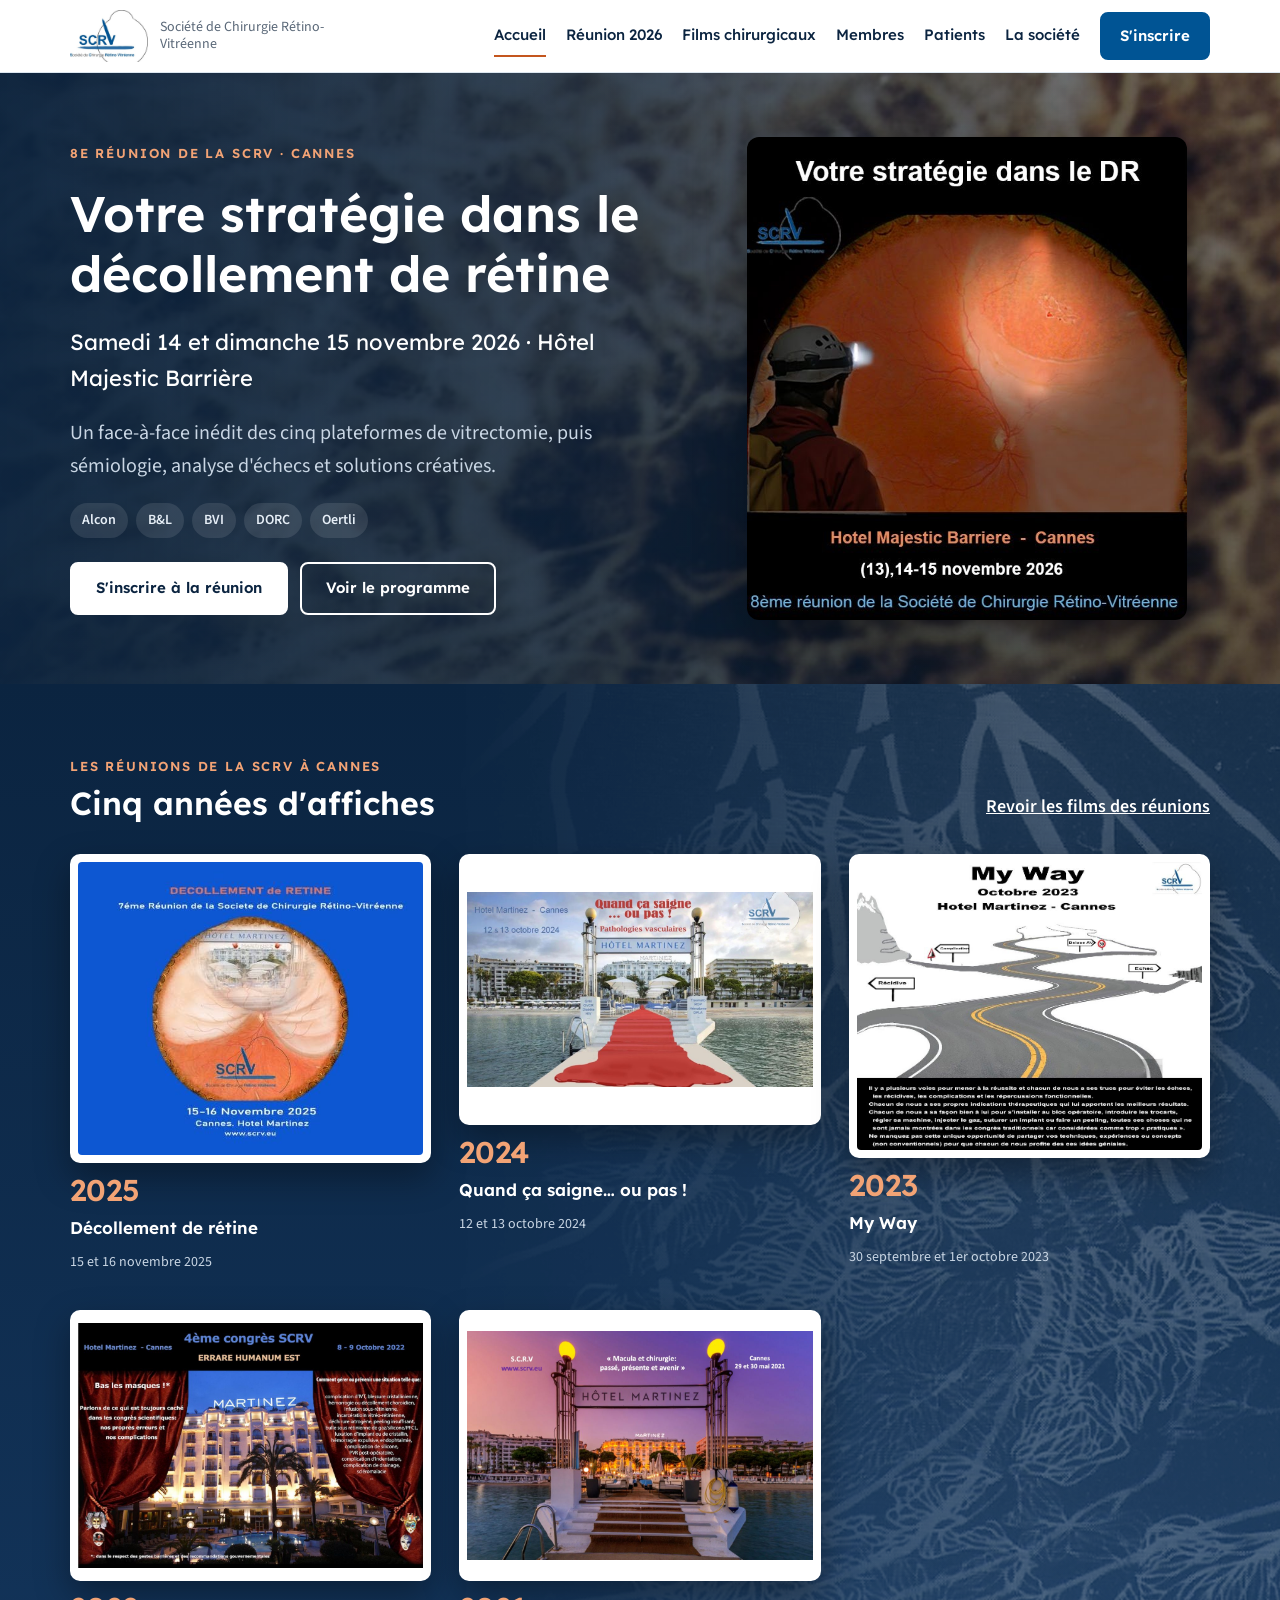
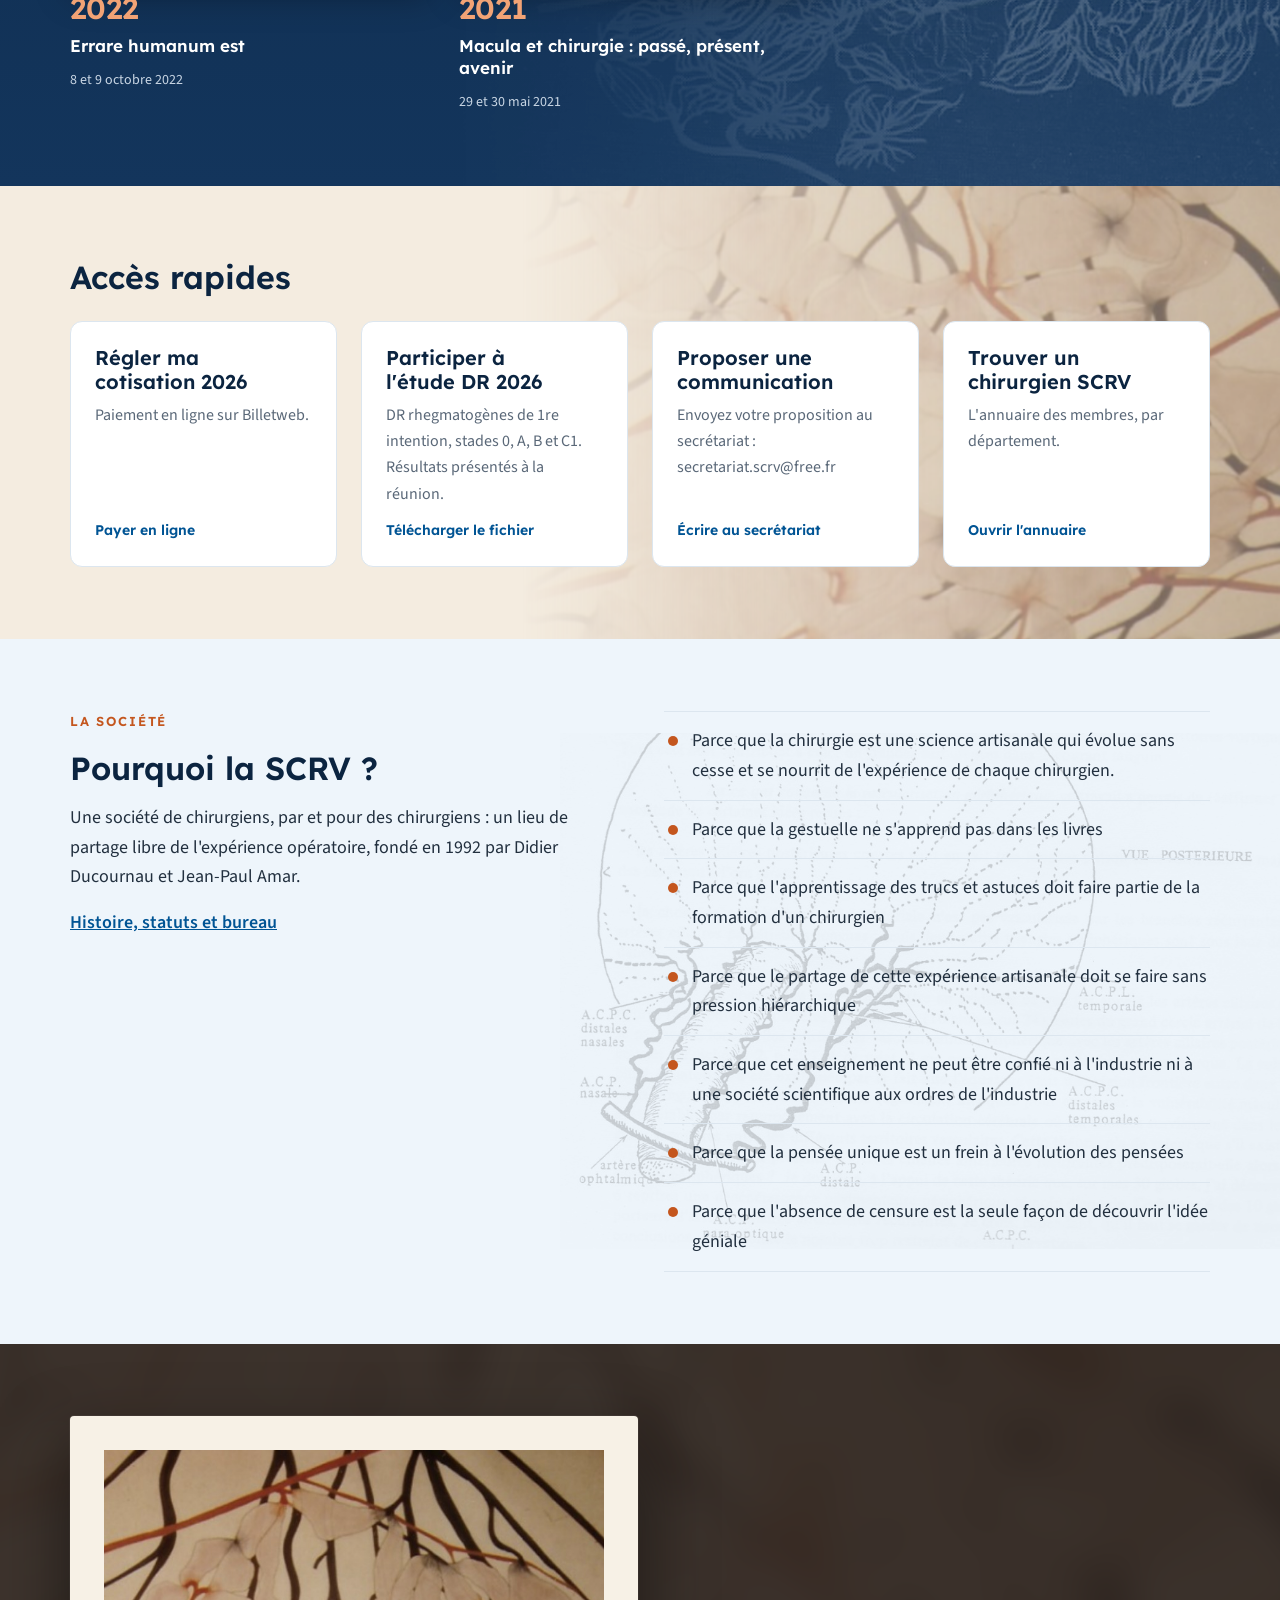
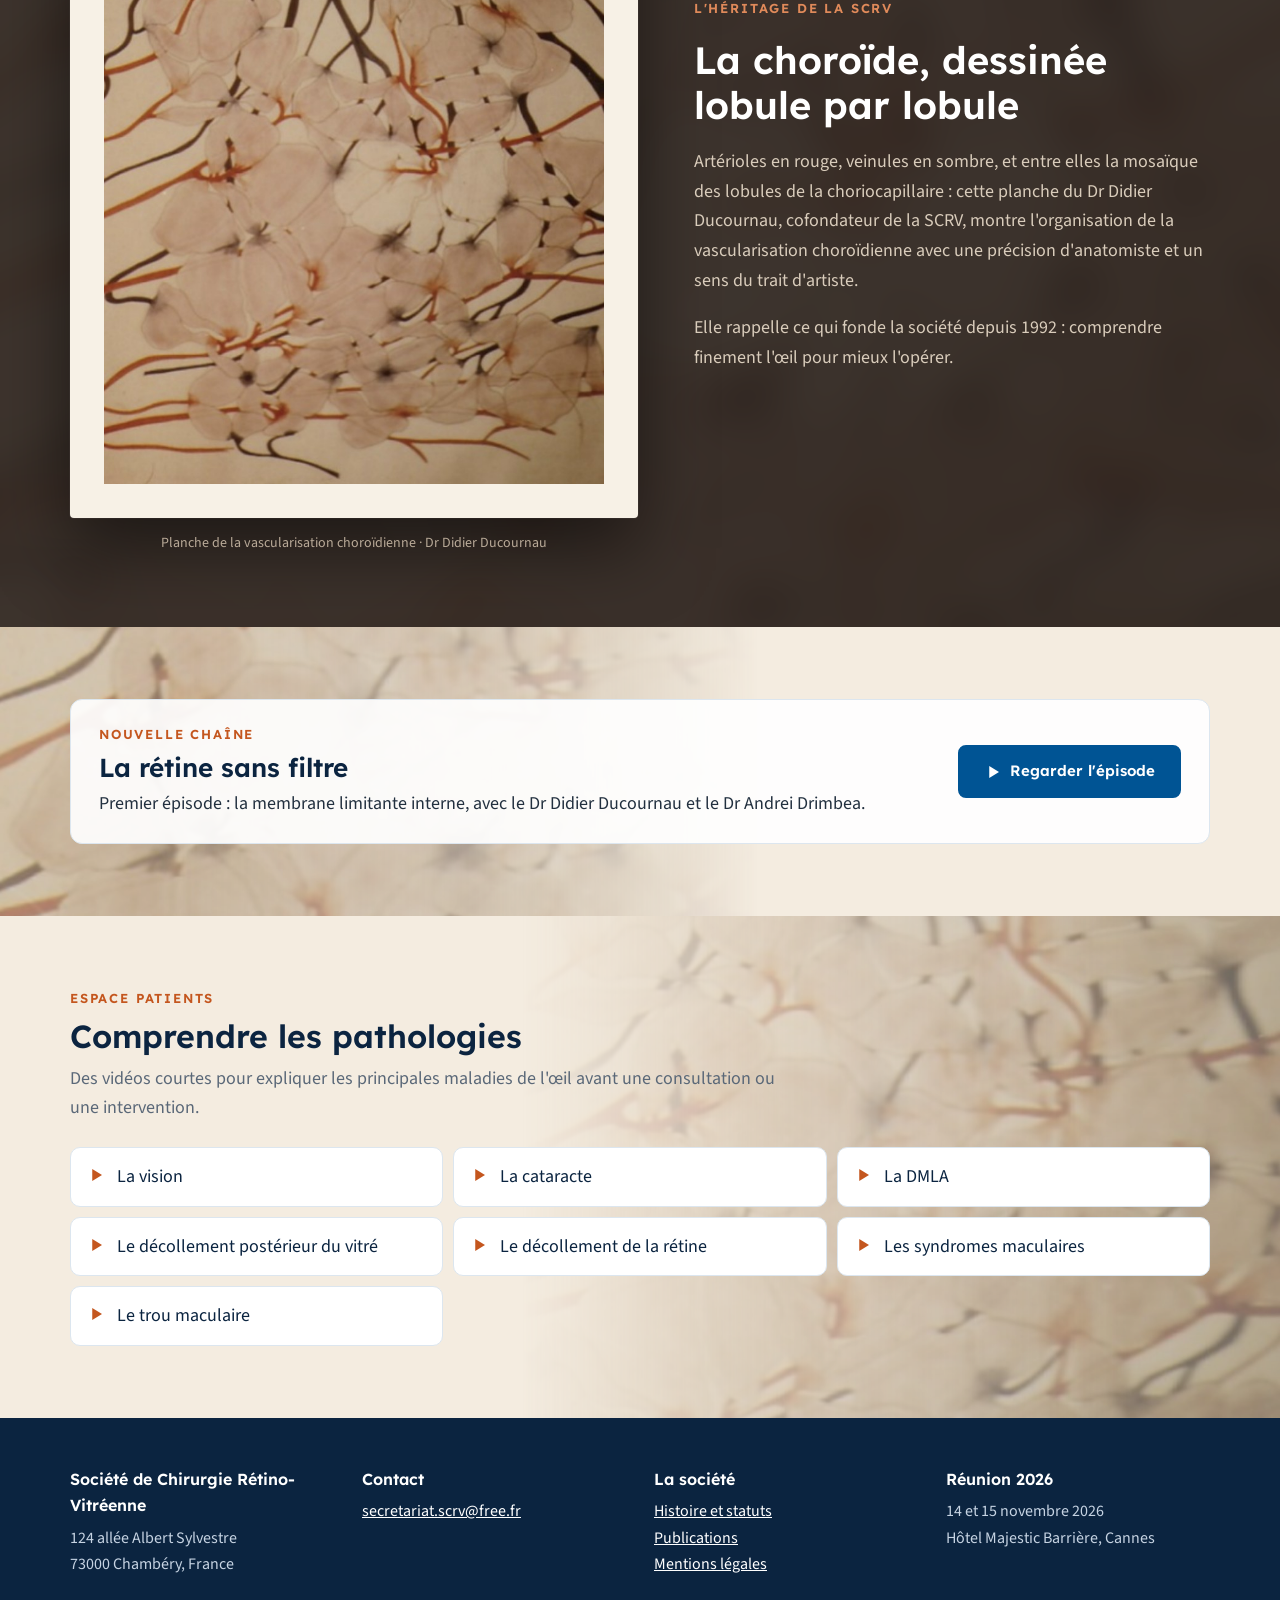
==== commit 262b8ff9: "Accueil : mise en valeur de la planche des lobules choroïdiens (Dr Ducournau) Co-Authored-By: Claude" ====
--- a/index.html
+++ b/index.html
@@ -76,6 +76,17 @@
 
 
 
+<section class="oeuvre" aria-labelledby="planche"><div class="wrap">
+<figure><a class="cadre" href="images/planche-lobules-choroidiens.jpg"><img src="images/planche-lobules-choroidiens.jpg" alt="Planche de la vascularisation choroïdienne : lobules de la choriocapillaire, artères en rouge et veines en sombre" width="814" height="1034" loading="lazy"></a>
+<figcaption>Planche de la vascularisation choroïdienne · Dr Didier Ducournau</figcaption></figure>
+<div class="stack" style="gap:18px">
+<p class="eyebrow">L'héritage de la SCRV</p>
+<h2 id="planche">La choroïde, dessinée lobule par lobule</h2>
+<p>Artérioles en rouge, veinules en sombre, et entre elles la mosaïque des lobules de la choriocapillaire : cette planche du Dr Didier Ducournau, cofondateur de la SCRV, montre l'organisation de la vascularisation choroïdienne avec une précision d'anatomiste et un sens du trait d'artiste.</p>
+<p>Elle rappelle ce qui fonde la société depuis 1992 : comprendre finement l'œil pour mieux l'opérer.</p>
+</div>
+</div></section>
+
 <section class="estampe e-sakura gauche" aria-labelledby="chaine"><div class="wrap">
 <div class="callout" style="background:#fff;border-color:var(--line)">
 <div class="stack" style="gap:6px;flex:1 1 420px"><p class="eyebrow">Nouvelle chaîne</p><h2 id="chaine" style="font-size:26px">La rétine sans filtre</h2><p>Premier épisode : la membrane limitante interne, avec le Dr Didier Ducournau et le Dr Andrei Drimbea.</p></div>
--- a/style.css
+++ b/style.css
@@ -161,15 +161,28 @@
 .anatomie::before{content:"";position:absolute;inset:0 0 0 auto;width:min(720px,70%);background:url(images/planche-arteres-ciliaires.jpg) left center/contain no-repeat;opacity:.18;mix-blend-mode:multiply;z-index:-1;pointer-events:none}
 @media (max-width:760px){.anatomie::before{width:100%;opacity:.06}}
 
-/* fonds « estampe japonaise » (planches de vascularisation choroïdienne, Dr D. Ducournau) */
-.estampe{position:relative;overflow:hidden;isolation:isolate;background:#F6EFE2}
-.estampe::before{content:"";position:absolute;top:0;right:0;bottom:0;width:min(760px,62%);z-index:-1;pointer-events:none;background:var(--estampe) center/cover no-repeat;opacity:.55;-webkit-mask-image:linear-gradient(to right,transparent 0%,rgba(0,0,0,.6) 35%,#000 80%);mask-image:linear-gradient(to right,transparent 0%,rgba(0,0,0,.6) 35%,#000 80%)}
+/* fonds : planches originales de la vascularisation choroïdienne (Dr D. Ducournau) */
+.estampe{position:relative;overflow:hidden;isolation:isolate;background:#F4ECE0}
+.estampe::before{content:"";position:absolute;top:0;right:0;bottom:0;width:min(760px,62%);z-index:-1;pointer-events:none;background:var(--estampe) center/cover no-repeat;opacity:.6;-webkit-mask-image:linear-gradient(to right,transparent 0%,rgba(0,0,0,.6) 35%,#000 80%);mask-image:linear-gradient(to right,transparent 0%,rgba(0,0,0,.6) 35%,#000 80%)}
 .estampe.gauche::before{right:auto;left:0;-webkit-mask-image:linear-gradient(to left,transparent 0%,rgba(0,0,0,.6) 35%,#000 80%);mask-image:linear-gradient(to left,transparent 0%,rgba(0,0,0,.6) 35%,#000 80%)}
-.estampe::after{content:"";position:absolute;inset:0;z-index:-1;pointer-events:none;box-shadow:inset 0 0 120px rgba(120,90,50,.10)}
-.e-indigo{--estampe:url(images/estampe-lobules-indigo.jpg)}
-.e-capillaires{--estampe:url(images/estampe-capillaires-indigo.jpg)}
-.e-sakura{--estampe:url(images/estampe-lobules-couleur.jpg)}
-.affiches.e-sakura-nuit::before{content:"";position:absolute;top:0;right:0;bottom:0;width:min(820px,65%);z-index:-1;pointer-events:none;background:url(images/estampe-lobules-couleur-2.jpg) center/cover no-repeat;opacity:.16;mix-blend-mode:luminosity;-webkit-mask-image:linear-gradient(to right,transparent 0%,#000 70%);mask-image:linear-gradient(to right,transparent 0%,#000 70%)}
+.e-indigo{--estampe:url(images/planche-lobules-couleur-1.jpg)}
+.e-sakura{--estampe:url(images/planche-lobules-couleur-2.jpg)}
+.e-capillaires{--estampe:url(images/planche-lobules-couleur-2.jpg)}
 .affiches.e-sakura-nuit{position:relative;overflow:hidden;isolation:isolate}
+.affiches.e-sakura-nuit::before{content:"";position:absolute;top:0;right:0;bottom:0;width:min(820px,65%);z-index:-1;pointer-events:none;background:url(images/planche-lobules-nb.jpg) center/cover no-repeat;opacity:.28;mix-blend-mode:screen;-webkit-mask-image:linear-gradient(to right,transparent 0%,#000 70%);mask-image:linear-gradient(to right,transparent 0%,#000 70%)}
 .estampe .callout{background:rgba(255,255,255,.92)!important}
-@media (max-width:760px){.estampe::before{width:100%;opacity:.22}.affiches.e-sakura-nuit::before{width:100%;opacity:.10}}
+@media (max-width:760px){.estampe::before{width:100%;opacity:.22}.affiches.e-sakura-nuit::before{width:100%;opacity:.15}}
+
+/* planche mise en valeur */
+.oeuvre{background:#2A2320;color:#EFE6D8;position:relative;overflow:hidden;isolation:isolate}
+.oeuvre::before{content:"";position:absolute;inset:0;z-index:-1;background:url(images/planche-lobules-choroidiens.jpg) center/cover;opacity:.12;filter:blur(18px);transform:scale(1.1)}
+.oeuvre .wrap{display:grid;grid-template-columns:minmax(0,1.1fr) minmax(0,1fr);gap:56px;align-items:center}
+.oeuvre figure{margin:0}
+.oeuvre .cadre{display:block;background:#F7F1E6;padding:clamp(14px,3vw,34px);border-radius:4px;box-shadow:0 30px 70px rgba(0,0,0,.5),0 0 0 1px rgba(255,255,255,.06);transition:transform .3s}
+.oeuvre .cadre:hover{transform:scale(1.01)}
+.oeuvre .cadre img{width:100%;box-shadow:inset 0 0 0 1px rgba(0,0,0,.08)}
+.oeuvre figcaption{margin-top:14px;font-size:14px;color:#B9AA98;text-align:center}
+.oeuvre h2{color:#fff;font-size:38px}
+.oeuvre .eyebrow{color:#E08A5A}
+.oeuvre p{color:#D9CCBB}
+@media (max-width:860px){.oeuvre .wrap{grid-template-columns:1fr;gap:32px}.oeuvre h2{font-size:30px}}
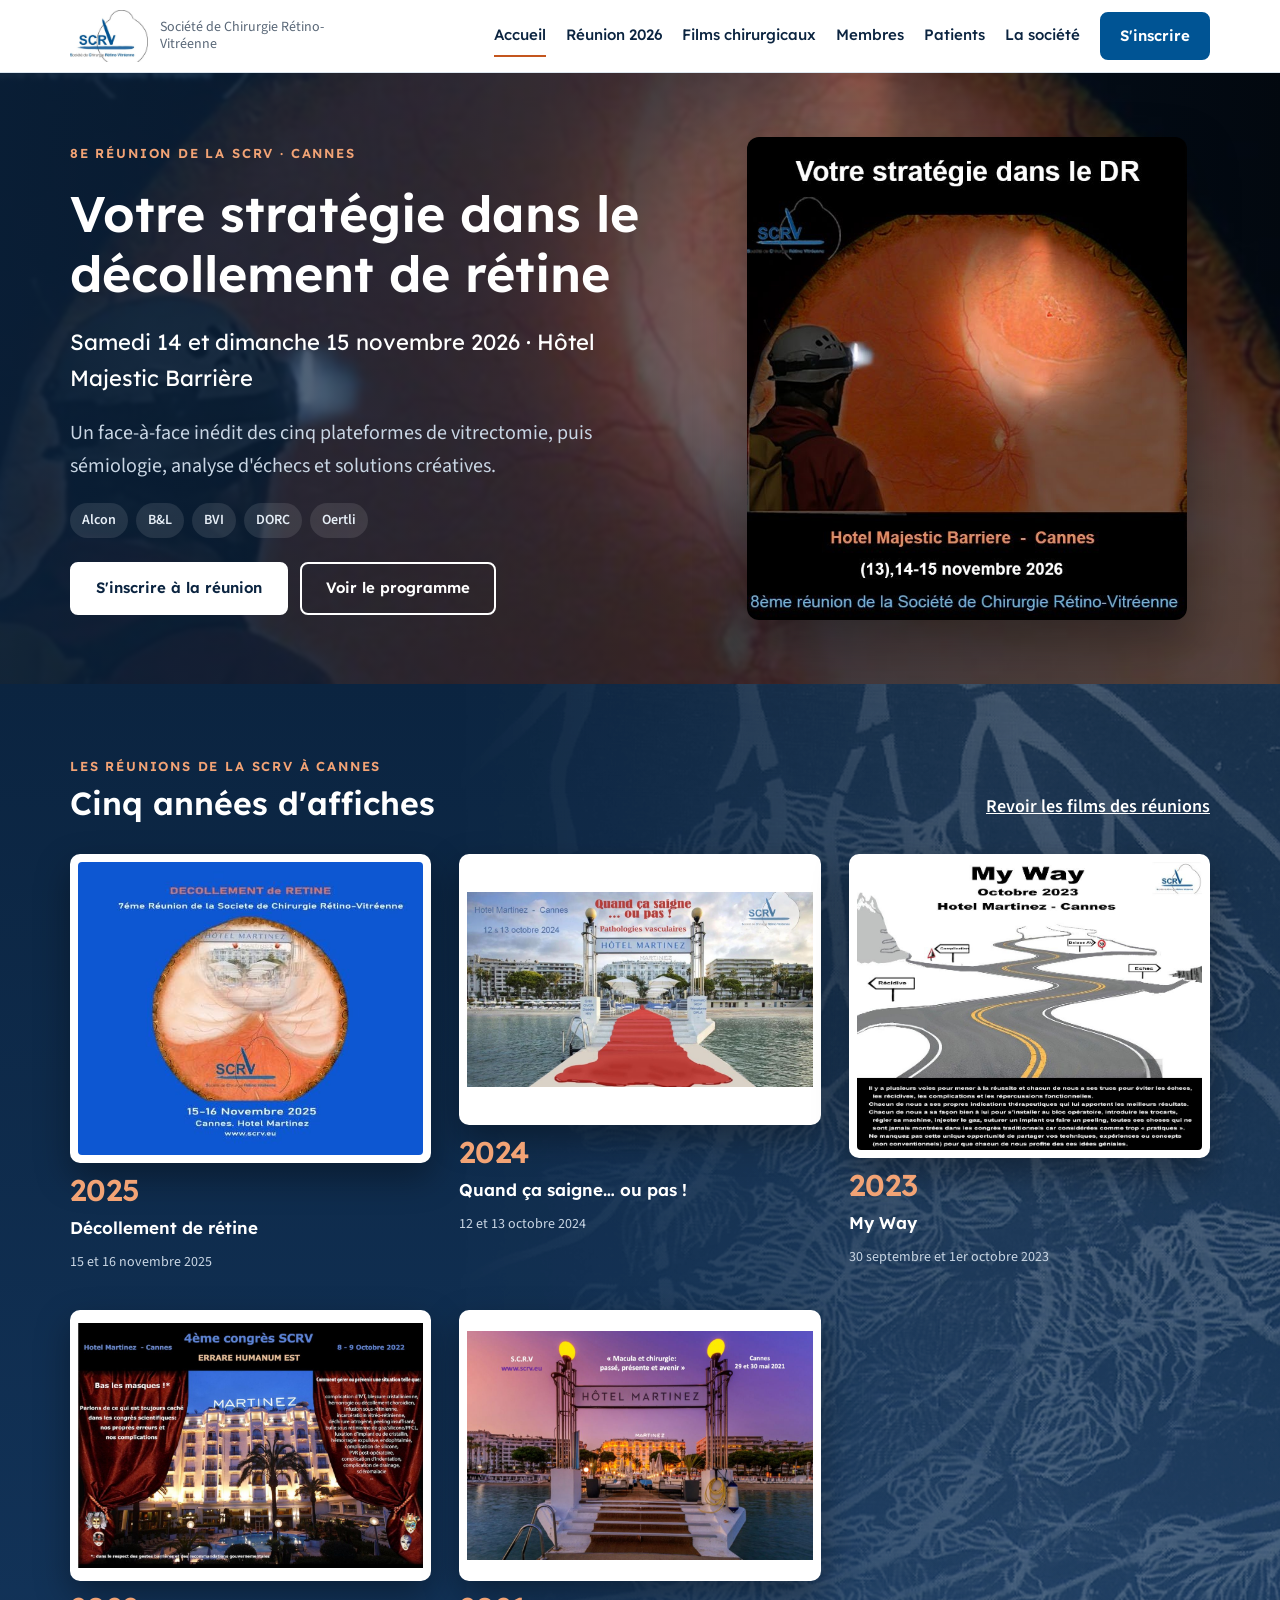
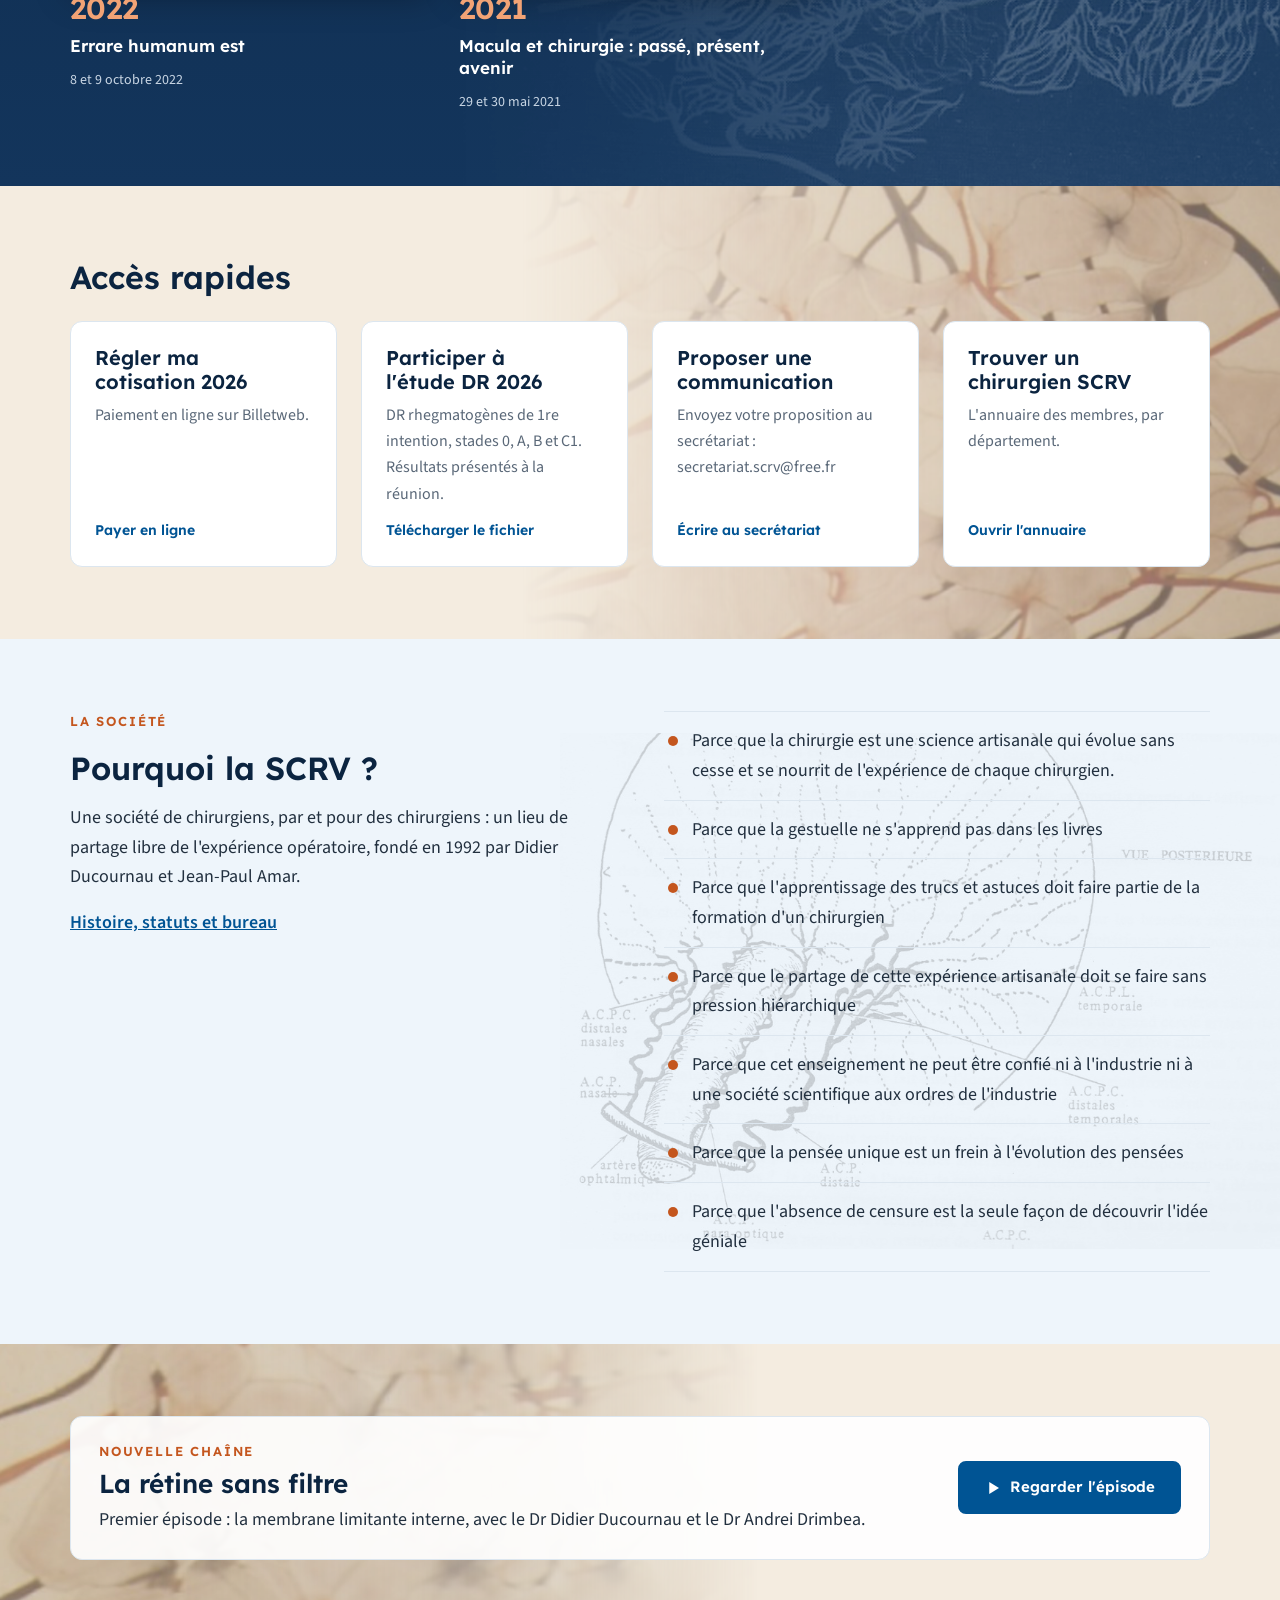
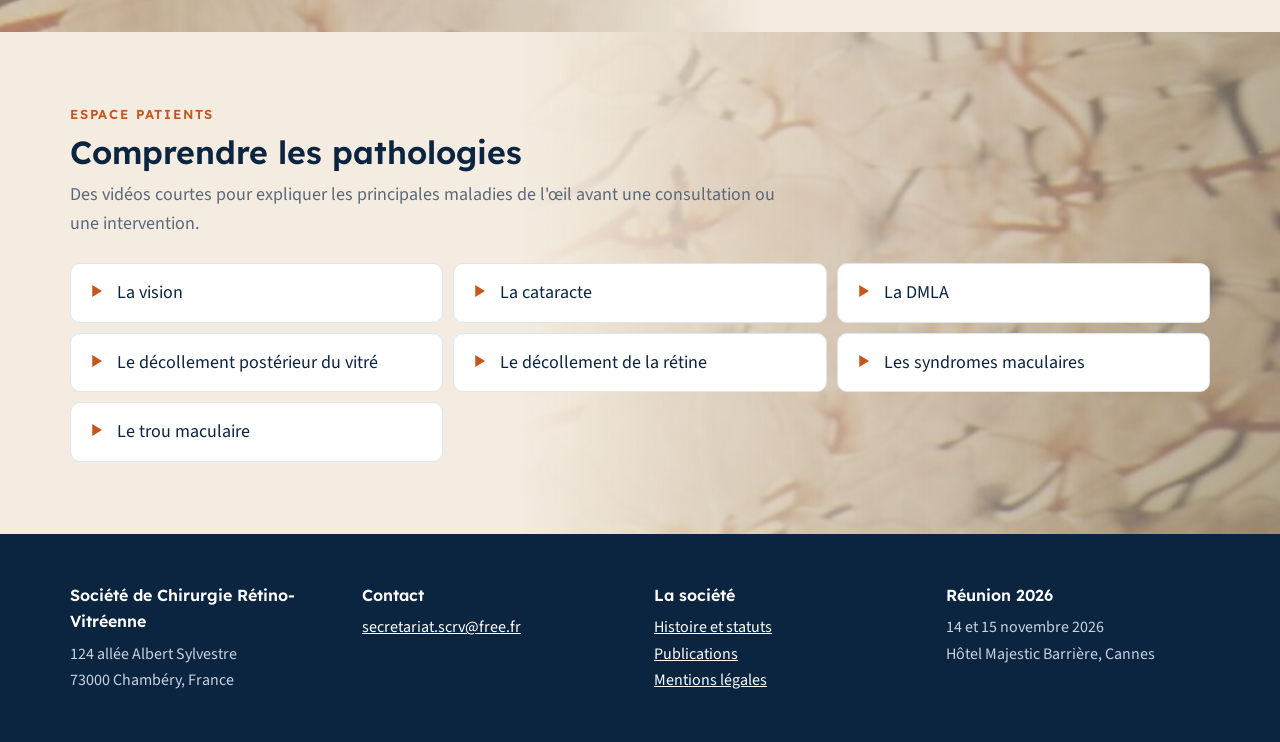
==== commit ab7a0276: "Accueil : retrait de la planche encadrée Co-Authored-By: Claude Opus 5.5 <noreply@anthropic.com> Cla" ====
--- a/index.html
+++ b/index.html
@@ -76,17 +76,6 @@
 
 
 
-<section class="oeuvre" aria-labelledby="planche"><div class="wrap">
-<figure><a class="cadre" href="images/planche-lobules-choroidiens.jpg"><img src="images/planche-lobules-choroidiens.jpg" alt="Planche de la vascularisation choroïdienne : lobules de la choriocapillaire, artères en rouge et veines en sombre" width="814" height="1034" loading="lazy"></a>
-<figcaption>Planche de la vascularisation choroïdienne · Dr Didier Ducournau</figcaption></figure>
-<div class="stack" style="gap:18px">
-<p class="eyebrow">L'héritage de la SCRV</p>
-<h2 id="planche">La choroïde, dessinée lobule par lobule</h2>
-<p>Artérioles en rouge, veinules en sombre, et entre elles la mosaïque des lobules de la choriocapillaire : cette planche du Dr Didier Ducournau, cofondateur de la SCRV, montre l'organisation de la vascularisation choroïdienne avec une précision d'anatomiste et un sens du trait d'artiste.</p>
-<p>Elle rappelle ce qui fonde la société depuis 1992 : comprendre finement l'œil pour mieux l'opérer.</p>
-</div>
-</div></section>
-
 <section class="estampe e-sakura gauche" aria-labelledby="chaine"><div class="wrap">
 <div class="callout" style="background:#fff;border-color:var(--line)">
 <div class="stack" style="gap:6px;flex:1 1 420px"><p class="eyebrow">Nouvelle chaîne</p><h2 id="chaine" style="font-size:26px">La rétine sans filtre</h2><p>Premier épisode : la membrane limitante interne, avec le Dr Didier Ducournau et le Dr Andrei Drimbea.</p></div>
--- a/style.css
+++ b/style.css
@@ -41,7 +41,9 @@
 .card h3{color:var(--navy)} .card p{color:var(--muted);font-size:16px}
 .card .more{margin-top:auto;padding-top:4px;font-family:var(--head);font-weight:600;font-size:14px;color:var(--blue)}
 /* hero */
-.hero{background:linear-gradient(90deg,rgba(11,36,64,.95) 0%,rgba(11,36,64,.78) 45%,rgba(11,36,64,.35) 100%),url(images/fond-choroide.jpg) center/cover var(--navy);color:#fff}
+.hero{background:var(--navy);color:#fff;position:relative;overflow:hidden;isolation:isolate}
+.hero::before{content:"";position:absolute;inset:0;z-index:-1;pointer-events:none;background:url(images/fond-affiche-2026.jpg) center 40%/cover no-repeat;opacity:.95;filter:blur(1.5px);transform:scale(1.03)}
+.hero::after{content:"";position:absolute;inset:0;z-index:-1;pointer-events:none;background:linear-gradient(90deg,rgba(11,36,64,.82) 0%,rgba(11,36,64,.62) 40%,rgba(11,36,64,.2) 100%)}
 .hero .wrap{display:grid;grid-template-columns:minmax(0,1.25fr) minmax(0,1fr);gap:48px;align-items:center;padding-block:64px}
 .hero h1{color:#fff;font-size:50px}
 .hero .lead{color:#C9D6E4}
@@ -173,16 +175,11 @@
 .estampe .callout{background:rgba(255,255,255,.92)!important}
 @media (max-width:760px){.estampe::before{width:100%;opacity:.22}.affiches.e-sakura-nuit::before{width:100%;opacity:.15}}
 
-/* planche mise en valeur */
-.oeuvre{background:#2A2320;color:#EFE6D8;position:relative;overflow:hidden;isolation:isolate}
-.oeuvre::before{content:"";position:absolute;inset:0;z-index:-1;background:url(images/planche-lobules-choroidiens.jpg) center/cover;opacity:.12;filter:blur(18px);transform:scale(1.1)}
-.oeuvre .wrap{display:grid;grid-template-columns:minmax(0,1.1fr) minmax(0,1fr);gap:56px;align-items:center}
-.oeuvre figure{margin:0}
-.oeuvre .cadre{display:block;background:#F7F1E6;padding:clamp(14px,3vw,34px);border-radius:4px;box-shadow:0 30px 70px rgba(0,0,0,.5),0 0 0 1px rgba(255,255,255,.06);transition:transform .3s}
-.oeuvre .cadre:hover{transform:scale(1.01)}
-.oeuvre .cadre img{width:100%;box-shadow:inset 0 0 0 1px rgba(0,0,0,.08)}
-.oeuvre figcaption{margin-top:14px;font-size:14px;color:#B9AA98;text-align:center}
-.oeuvre h2{color:#fff;font-size:38px}
-.oeuvre .eyebrow{color:#E08A5A}
-.oeuvre p{color:#D9CCBB}
-@media (max-width:860px){.oeuvre .wrap{grid-template-columns:1fr;gap:32px}.oeuvre h2{font-size:30px}}
+@media (max-width:860px){.hero::after{background:rgba(11,36,64,.66)}}
+
+/* bandeaux : planche des lobules, nette, sur la moitié droite */
+.page-head{padding-block:72px;min-height:340px;display:flex;align-items:center}
+.page-head > .wrap{width:100%}
+.page-head::after,.page-head.ph-choroide::after,.page-head.ph-vasc::after{top:0;right:0;bottom:0;left:auto;width:52%;opacity:1;background:url(images/planche-lobules-choroidiens.jpg) center 45%/cover no-repeat;-webkit-mask-image:linear-gradient(to right,transparent 0%,#000 22%);mask-image:linear-gradient(to right,transparent 0%,#000 22%);z-index:-1}
+.page-head .wrap > *{max-width:600px}
+@media (max-width:760px){.page-head{padding-block:52px;min-height:240px}.page-head::after,.page-head.ph-choroide::after,.page-head.ph-vasc::after{width:100%;opacity:.3;-webkit-mask-image:none;mask-image:none}}
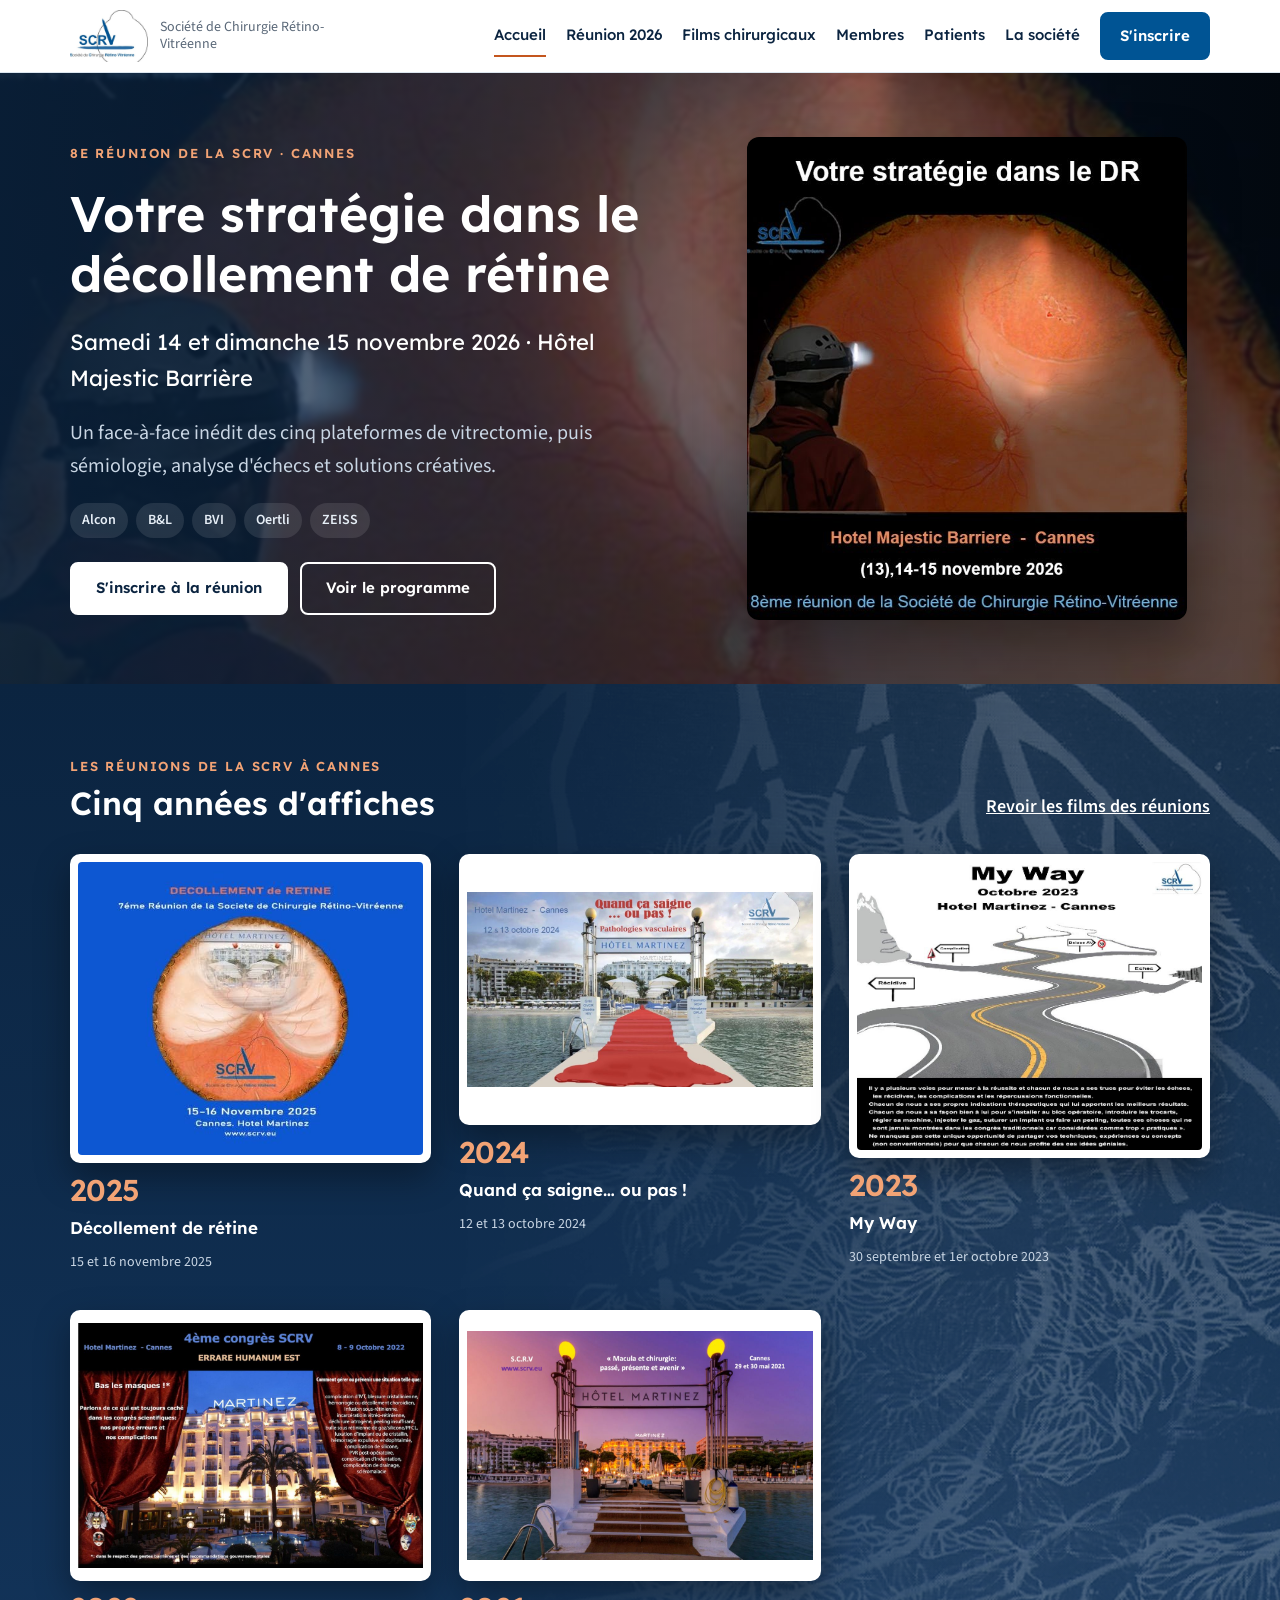
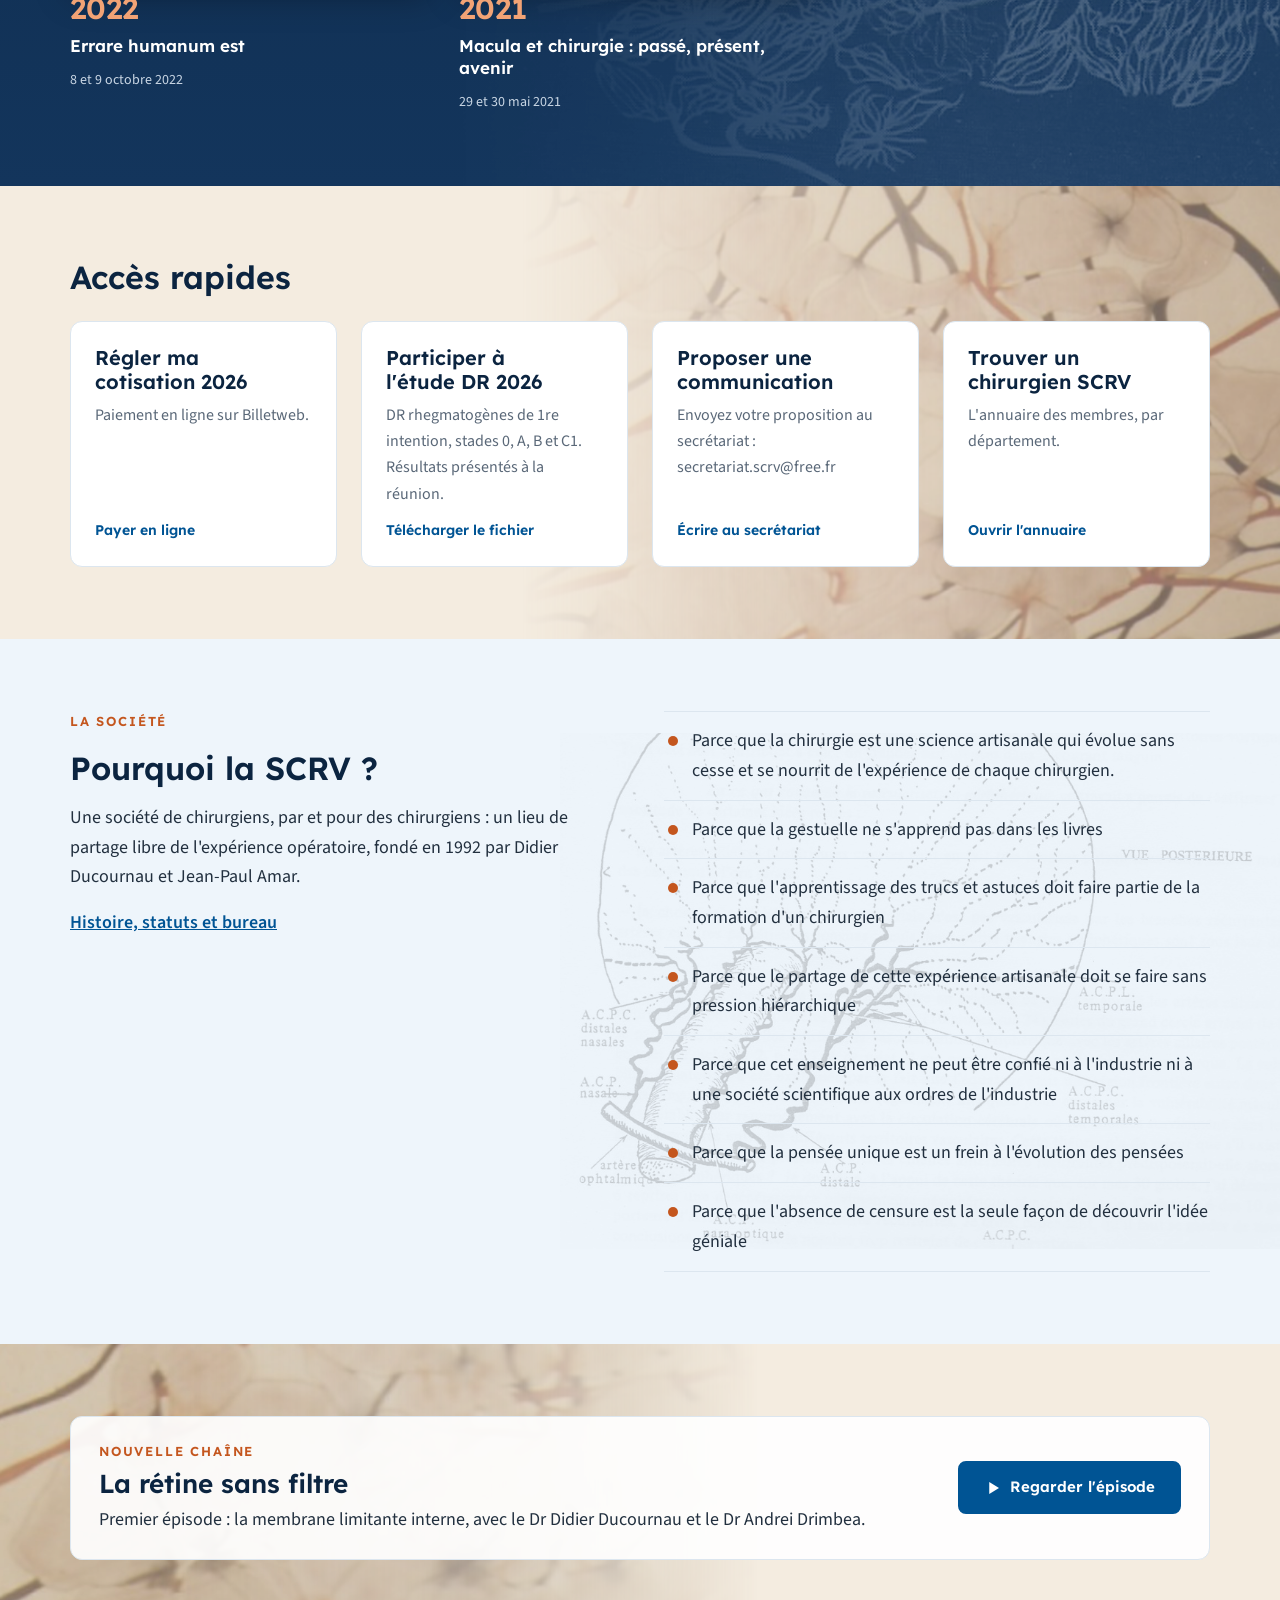
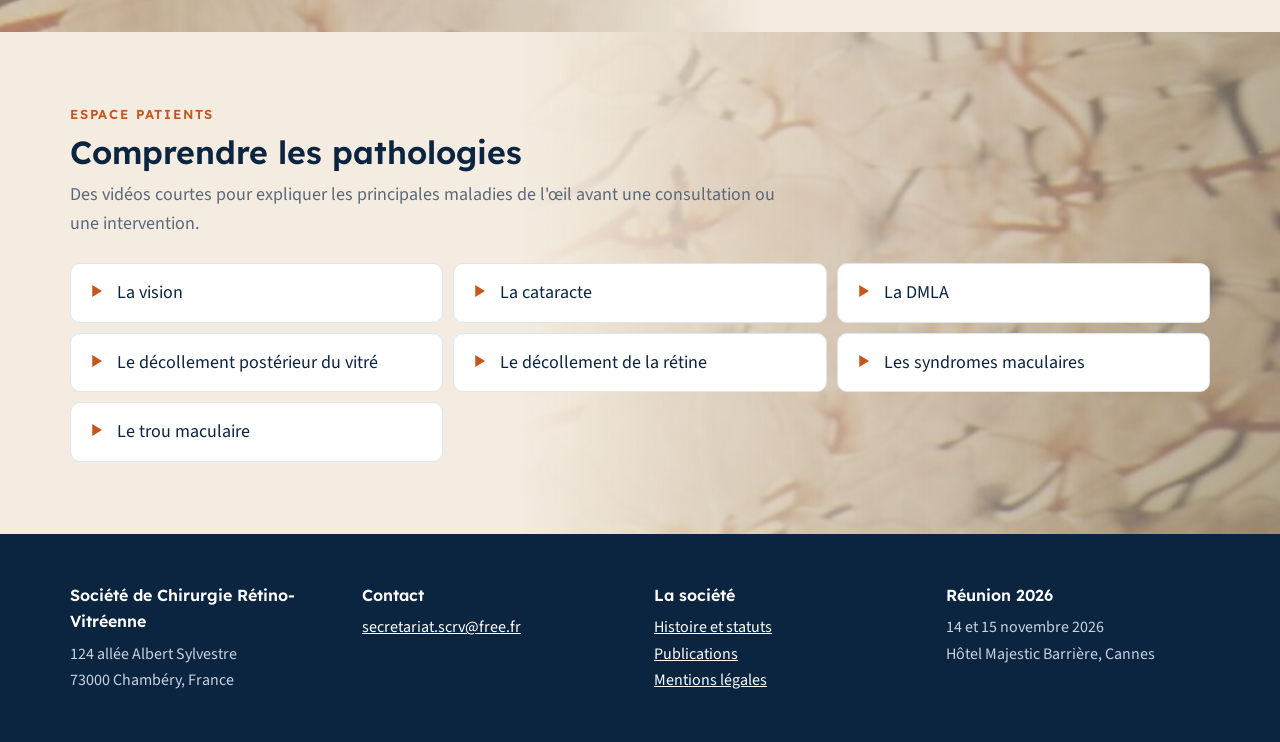
==== commit 6d8d8ed3: "Programme 2026 : mise à jour complète des horaires (ZEISS, Fauviaux au dimanche, décalages) Co-Autho" ====
--- a/index.html
+++ b/index.html
@@ -16,12 +16,12 @@
 <link rel="preconnect" href="https://fonts.googleapis.com">
 <link rel="preconnect" href="https://fonts.gstatic.com" crossorigin>
 <link rel="stylesheet" href="https://fonts.googleapis.com/css2?family=Lexend:wght@500;600&family=Source+Sans+3:wght@400;600;700&display=swap">
-<link rel="stylesheet" href="style.css">
+<link rel="stylesheet" href="style.css?v=20261030b">
 <script type="application/ld+json">{"@context": "https://schema.org", "@graph": [{"@type": "Organization", "name": "Société de Chirurgie Rétino-Vitréenne", "alternateName": "SCRV", "url": "https://scrv.eu/", "logo": "https://scrv.eu/images/logo-scrv.jpg", "email": "secretariat.scrv@free.fr", "foundingDate": "1990", "address": {"@type": "PostalAddress", "streetAddress": "124 allée Albert Sylvestre", "postalCode": "73000", "addressLocality": "Chambéry", "addressCountry": "FR"}}, {"@type": "Event", "name": "Réunion SCRV 2026 : votre stratégie dans le décollement de rétine", "startDate": "2026-11-14T08:00", "endDate": "2026-11-15T13:00", "eventAttendanceMode": "https://schema.org/OfflineEventAttendanceMode", "eventStatus": "https://schema.org/EventScheduled", "location": {"@type": "Place", "name": "Hôtel Majestic Barrière", "address": {"@type": "PostalAddress", "addressLocality": "Cannes", "addressCountry": "FR"}}, "image": "https://scrv.eu/images/affiche-2026.jpg", "organizer": {"@type": "Organization", "name": "SCRV", "url": "https://scrv.eu/"}, "url": "https://scrv.eu/reunion-2026.html"}]}</script>
 </head>
 <body>
 <header class="site"><div class="wrap">
-<a class="brand" href="index.html"><img src="images/logo-scrv.jpg" alt="SCRV" width="78" height="52"><span>Société de Chirurgie Rétino-Vitréenne</span></a>
+<a class="brand" href="index.html"><img src="images/logo-scrv.jpg?v=20261030b" alt="SCRV" width="78" height="52"><span>Société de Chirurgie Rétino-Vitréenne</span></a>
 <nav class="main" aria-label="Navigation principale">
 <a href="index.html" aria-current="page">Accueil</a>
 <a href="reunion-2026.html">Réunion 2026</a>
@@ -40,10 +40,10 @@
 <h1>Votre stratégie dans le décollement de rétine</h1>
 <p class="date">Samedi 14 et dimanche 15 novembre 2026 · Hôtel Majestic Barrière</p>
 <p class="lead">Un face-à-face inédit des cinq plateformes de vitrectomie, puis sémiologie, analyse d'échecs et solutions créatives.</p>
-<div class="chips"><span>Alcon</span><span>B&amp;L</span><span>BVI</span><span>DORC</span><span>Oertli</span></div>
+<div class="chips"><span>Alcon</span><span>B&amp;L</span><span>BVI</span><span>Oertli</span><span>ZEISS</span></div>
 <div style="display:flex;flex-wrap:wrap;gap:12px;margin-top:4px"><a class="btn light" href="modalites.html">S'inscrire à la réunion</a><a class="btn outline-light" href="reunion-2026.html">Voir le programme</a></div>
 </div>
-<div class="poster"><img src="images/affiche-2026.jpg" alt="Affiche de la réunion SCRV 2026 : votre stratégie dans le DR, Hôtel Majestic Barrière, Cannes, 14 et 15 novembre 2026" width="660" height="725"></div>
+<div class="poster"><img src="images/affiche-2026.jpg?v=20261030b" alt="Affiche de la réunion SCRV 2026 : votre stratégie dans le DR, Hôtel Majestic Barrière, Cannes, 14 et 15 novembre 2026" width="660" height="725"></div>
 </div></div>
 
 <section class="affiches e-sakura-nuit" aria-labelledby="images"><div class="wrap stack" style="gap:32px">
@@ -51,7 +51,7 @@
 <div class="stack" style="gap:6px"><p class="eyebrow">Les réunions de la SCRV à Cannes</p><h2 id="images">Cinq années d'affiches</h2></div>
 <a class="all" href="films.html">Revoir les films des réunions</a>
 </div>
-<ol class="posters"><li><a href="films.html#reunion-2025"><div class="frame"><img src="images/reu-2025.jpg" alt="Affiche de la réunion SCRV 2025 : Décollement de rétine" loading="lazy"></div><span class="y">2025</span><span class="n">Décollement de rétine</span><span class="w">15 et 16 novembre 2025</span></a></li><li><a href="https://sites.google.com/view/scrv/film-chirurgie/r%C3%A9unions-pass%C3%A9es/quand-%C3%A7a-saigne-ou-pas-scrv-2024"><div class="frame"><img src="images/reu-2024.jpg" alt="Affiche de la réunion SCRV 2024 : Quand ça saigne… ou pas !" loading="lazy"></div><span class="y">2024</span><span class="n">Quand ça saigne… ou pas !</span><span class="w">12 et 13 octobre 2024</span></a></li><li><a href="https://sites.google.com/view/scrv/film-chirurgie/r%C3%A9unions-pass%C3%A9es/my-way-scrv-2023"><div class="frame"><img src="images/reu-2023.jpg" alt="Affiche de la réunion SCRV 2023 : My Way" loading="lazy"></div><span class="y">2023</span><span class="n">My Way</span><span class="w">30 septembre et 1er octobre 2023</span></a></li><li><a href="https://sites.google.com/view/scrv/film-chirurgie/r%C3%A9unions-pass%C3%A9es/errare-humanum-est"><div class="frame"><img src="images/reu-2022.jpg" alt="Affiche de la réunion SCRV 2022 : Errare humanum est" loading="lazy"></div><span class="y">2022</span><span class="n">Errare humanum est</span><span class="w">8 et 9 octobre 2022</span></a></li><li><a href="https://sites.google.com/view/scrv/film-chirurgie/r%C3%A9unions-pass%C3%A9es/cannes-29-et-30-mai-2021-macula-et-chirurgie-pass%C3%A9-pr%C3%A9sent-avenir"><div class="frame"><img src="images/reu-2021.jpg" alt="Affiche de la réunion SCRV 2021 : Macula et chirurgie : passé, présent, avenir" loading="lazy"></div><span class="y">2021</span><span class="n">Macula et chirurgie : passé, présent, avenir</span><span class="w">29 et 30 mai 2021</span></a></li></ol>
+<ol class="posters"><li><a href="films.html#reunion-2025"><div class="frame"><img src="images/reu-2025.jpg?v=20261030b" alt="Affiche de la réunion SCRV 2025 : Décollement de rétine" loading="lazy"></div><span class="y">2025</span><span class="n">Décollement de rétine</span><span class="w">15 et 16 novembre 2025</span></a></li><li><a href="https://sites.google.com/view/scrv/film-chirurgie/r%C3%A9unions-pass%C3%A9es/quand-%C3%A7a-saigne-ou-pas-scrv-2024"><div class="frame"><img src="images/reu-2024.jpg?v=20261030b" alt="Affiche de la réunion SCRV 2024 : Quand ça saigne… ou pas !" loading="lazy"></div><span class="y">2024</span><span class="n">Quand ça saigne… ou pas !</span><span class="w">12 et 13 octobre 2024</span></a></li><li><a href="https://sites.google.com/view/scrv/film-chirurgie/r%C3%A9unions-pass%C3%A9es/my-way-scrv-2023"><div class="frame"><img src="images/reu-2023.jpg?v=20261030b" alt="Affiche de la réunion SCRV 2023 : My Way" loading="lazy"></div><span class="y">2023</span><span class="n">My Way</span><span class="w">30 septembre et 1er octobre 2023</span></a></li><li><a href="https://sites.google.com/view/scrv/film-chirurgie/r%C3%A9unions-pass%C3%A9es/errare-humanum-est"><div class="frame"><img src="images/reu-2022.jpg?v=20261030b" alt="Affiche de la réunion SCRV 2022 : Errare humanum est" loading="lazy"></div><span class="y">2022</span><span class="n">Errare humanum est</span><span class="w">8 et 9 octobre 2022</span></a></li><li><a href="https://sites.google.com/view/scrv/film-chirurgie/r%C3%A9unions-pass%C3%A9es/cannes-29-et-30-mai-2021-macula-et-chirurgie-pass%C3%A9-pr%C3%A9sent-avenir"><div class="frame"><img src="images/reu-2021.jpg?v=20261030b" alt="Affiche de la réunion SCRV 2021 : Macula et chirurgie : passé, présent, avenir" loading="lazy"></div><span class="y">2021</span><span class="n">Macula et chirurgie : passé, présent, avenir</span><span class="w">29 et 30 mai 2021</span></a></li></ol>
 </div></section>
 
 <section class="estampe e-indigo" aria-labelledby="acces"><div class="wrap stack" style="gap:24px">
--- a/style.css
+++ b/style.css
@@ -42,7 +42,7 @@
 .card .more{margin-top:auto;padding-top:4px;font-family:var(--head);font-weight:600;font-size:14px;color:var(--blue)}
 /* hero */
 .hero{background:var(--navy);color:#fff;position:relative;overflow:hidden;isolation:isolate}
-.hero::before{content:"";position:absolute;inset:0;z-index:-1;pointer-events:none;background:url(images/fond-affiche-2026.jpg) center 40%/cover no-repeat;opacity:.95;filter:blur(1.5px);transform:scale(1.03)}
+.hero::before{content:"";position:absolute;inset:0;z-index:-1;pointer-events:none;background:url(images/fond-affiche-2026.jpg?v=20261030b) center 40%/cover no-repeat;opacity:.95;filter:blur(1.5px);transform:scale(1.03)}
 .hero::after{content:"";position:absolute;inset:0;z-index:-1;pointer-events:none;background:linear-gradient(90deg,rgba(11,36,64,.82) 0%,rgba(11,36,64,.62) 40%,rgba(11,36,64,.2) 100%)}
 .hero .wrap{display:grid;grid-template-columns:minmax(0,1.25fr) minmax(0,1fr);gap:48px;align-items:center;padding-block:64px}
 .hero h1{color:#fff;font-size:50px}
@@ -52,9 +52,9 @@
 .chips{display:flex;flex-wrap:wrap;gap:8px}
 .chips span{font-size:14px;font-weight:600;padding:6px 12px;border-radius:999px;background:rgba(255,255,255,.1);color:#E6EEF6}
 .page-head{background:var(--navy);color:#fff;padding-block:52px;position:relative;isolation:isolate;overflow:hidden}
-.page-head::after{content:"";position:absolute;top:0;right:0;bottom:0;width:62%;z-index:-1;pointer-events:none;background:url(images/fond-chirurgie.jpg) center 45%/cover no-repeat;opacity:.85;-webkit-mask-image:linear-gradient(to right,transparent 0%,rgba(0,0,0,.35) 30%,#000 75%);mask-image:linear-gradient(to right,transparent 0%,rgba(0,0,0,.35) 30%,#000 75%)}
-.page-head.ph-choroide::after{background-image:url(images/fond-choroide.jpg);background-position:center}
-.page-head.ph-vasc::after{background-image:url(images/fond-vascularisation.jpg);background-position:center 55%}
+.page-head::after{content:"";position:absolute;top:0;right:0;bottom:0;width:62%;z-index:-1;pointer-events:none;background:url(images/fond-chirurgie.jpg?v=20261030b) center 45%/cover no-repeat;opacity:.85;-webkit-mask-image:linear-gradient(to right,transparent 0%,rgba(0,0,0,.35) 30%,#000 75%);mask-image:linear-gradient(to right,transparent 0%,rgba(0,0,0,.35) 30%,#000 75%)}
+.page-head.ph-choroide::after{background-image:url(images/fond-choroide.jpg?v=20261030b);background-position:center}
+.page-head.ph-vasc::after{background-image:url(images/fond-vascularisation.jpg?v=20261030b);background-position:center 55%}
 @media (max-width:760px){.page-head::after{width:100%;opacity:.35}}
 .page-head .wrap{display:flex;flex-direction:column;gap:12px}
 .page-head h1{color:#fff;font-size:42px}
@@ -160,18 +160,18 @@
 
 /* planche anatomique en filigrane */
 .anatomie{position:relative;overflow:hidden;isolation:isolate}
-.anatomie::before{content:"";position:absolute;inset:0 0 0 auto;width:min(720px,70%);background:url(images/planche-arteres-ciliaires.jpg) left center/contain no-repeat;opacity:.18;mix-blend-mode:multiply;z-index:-1;pointer-events:none}
+.anatomie::before{content:"";position:absolute;inset:0 0 0 auto;width:min(720px,70%);background:url(images/planche-arteres-ciliaires.jpg?v=20261030b) left center/contain no-repeat;opacity:.18;mix-blend-mode:multiply;z-index:-1;pointer-events:none}
 @media (max-width:760px){.anatomie::before{width:100%;opacity:.06}}
 
 /* fonds : planches originales de la vascularisation choroïdienne (Dr D. Ducournau) */
 .estampe{position:relative;overflow:hidden;isolation:isolate;background:#F4ECE0}
 .estampe::before{content:"";position:absolute;top:0;right:0;bottom:0;width:min(760px,62%);z-index:-1;pointer-events:none;background:var(--estampe) center/cover no-repeat;opacity:.6;-webkit-mask-image:linear-gradient(to right,transparent 0%,rgba(0,0,0,.6) 35%,#000 80%);mask-image:linear-gradient(to right,transparent 0%,rgba(0,0,0,.6) 35%,#000 80%)}
 .estampe.gauche::before{right:auto;left:0;-webkit-mask-image:linear-gradient(to left,transparent 0%,rgba(0,0,0,.6) 35%,#000 80%);mask-image:linear-gradient(to left,transparent 0%,rgba(0,0,0,.6) 35%,#000 80%)}
-.e-indigo{--estampe:url(images/planche-lobules-couleur-1.jpg)}
-.e-sakura{--estampe:url(images/planche-lobules-couleur-2.jpg)}
-.e-capillaires{--estampe:url(images/planche-lobules-couleur-2.jpg)}
+.e-indigo{--estampe:url(images/planche-lobules-couleur-1.jpg?v=20261030b)}
+.e-sakura{--estampe:url(images/planche-lobules-couleur-2.jpg?v=20261030b)}
+.e-capillaires{--estampe:url(images/planche-lobules-couleur-2.jpg?v=20261030b)}
 .affiches.e-sakura-nuit{position:relative;overflow:hidden;isolation:isolate}
-.affiches.e-sakura-nuit::before{content:"";position:absolute;top:0;right:0;bottom:0;width:min(820px,65%);z-index:-1;pointer-events:none;background:url(images/planche-lobules-nb.jpg) center/cover no-repeat;opacity:.28;mix-blend-mode:screen;-webkit-mask-image:linear-gradient(to right,transparent 0%,#000 70%);mask-image:linear-gradient(to right,transparent 0%,#000 70%)}
+.affiches.e-sakura-nuit::before{content:"";position:absolute;top:0;right:0;bottom:0;width:min(820px,65%);z-index:-1;pointer-events:none;background:url(images/planche-lobules-nb.jpg?v=20261030b) center/cover no-repeat;opacity:.28;mix-blend-mode:screen;-webkit-mask-image:linear-gradient(to right,transparent 0%,#000 70%);mask-image:linear-gradient(to right,transparent 0%,#000 70%)}
 .estampe .callout{background:rgba(255,255,255,.92)!important}
 @media (max-width:760px){.estampe::before{width:100%;opacity:.22}.affiches.e-sakura-nuit::before{width:100%;opacity:.15}}
 
@@ -180,6 +180,6 @@
 /* bandeaux : planche des lobules, nette, sur la moitié droite */
 .page-head{padding-block:72px;min-height:340px;display:flex;align-items:center}
 .page-head > .wrap{width:100%}
-.page-head::after,.page-head.ph-choroide::after,.page-head.ph-vasc::after{top:0;right:0;bottom:0;left:auto;width:52%;opacity:1;background:url(images/planche-lobules-choroidiens.jpg) center 45%/cover no-repeat;-webkit-mask-image:linear-gradient(to right,transparent 0%,#000 22%);mask-image:linear-gradient(to right,transparent 0%,#000 22%);z-index:-1}
+.page-head::after,.page-head.ph-choroide::after,.page-head.ph-vasc::after{top:0;right:0;bottom:0;left:auto;width:52%;opacity:1;background:url(images/planche-lobules-choroidiens.jpg?v=20261030b) center 45%/cover no-repeat;-webkit-mask-image:linear-gradient(to right,transparent 0%,#000 22%);mask-image:linear-gradient(to right,transparent 0%,#000 22%);z-index:-1}
 .page-head .wrap > *{max-width:600px}
 @media (max-width:760px){.page-head{padding-block:52px;min-height:240px}.page-head::after,.page-head.ph-choroide::after,.page-head.ph-vasc::after{width:100%;opacity:.3;-webkit-mask-image:none;mask-image:none}}
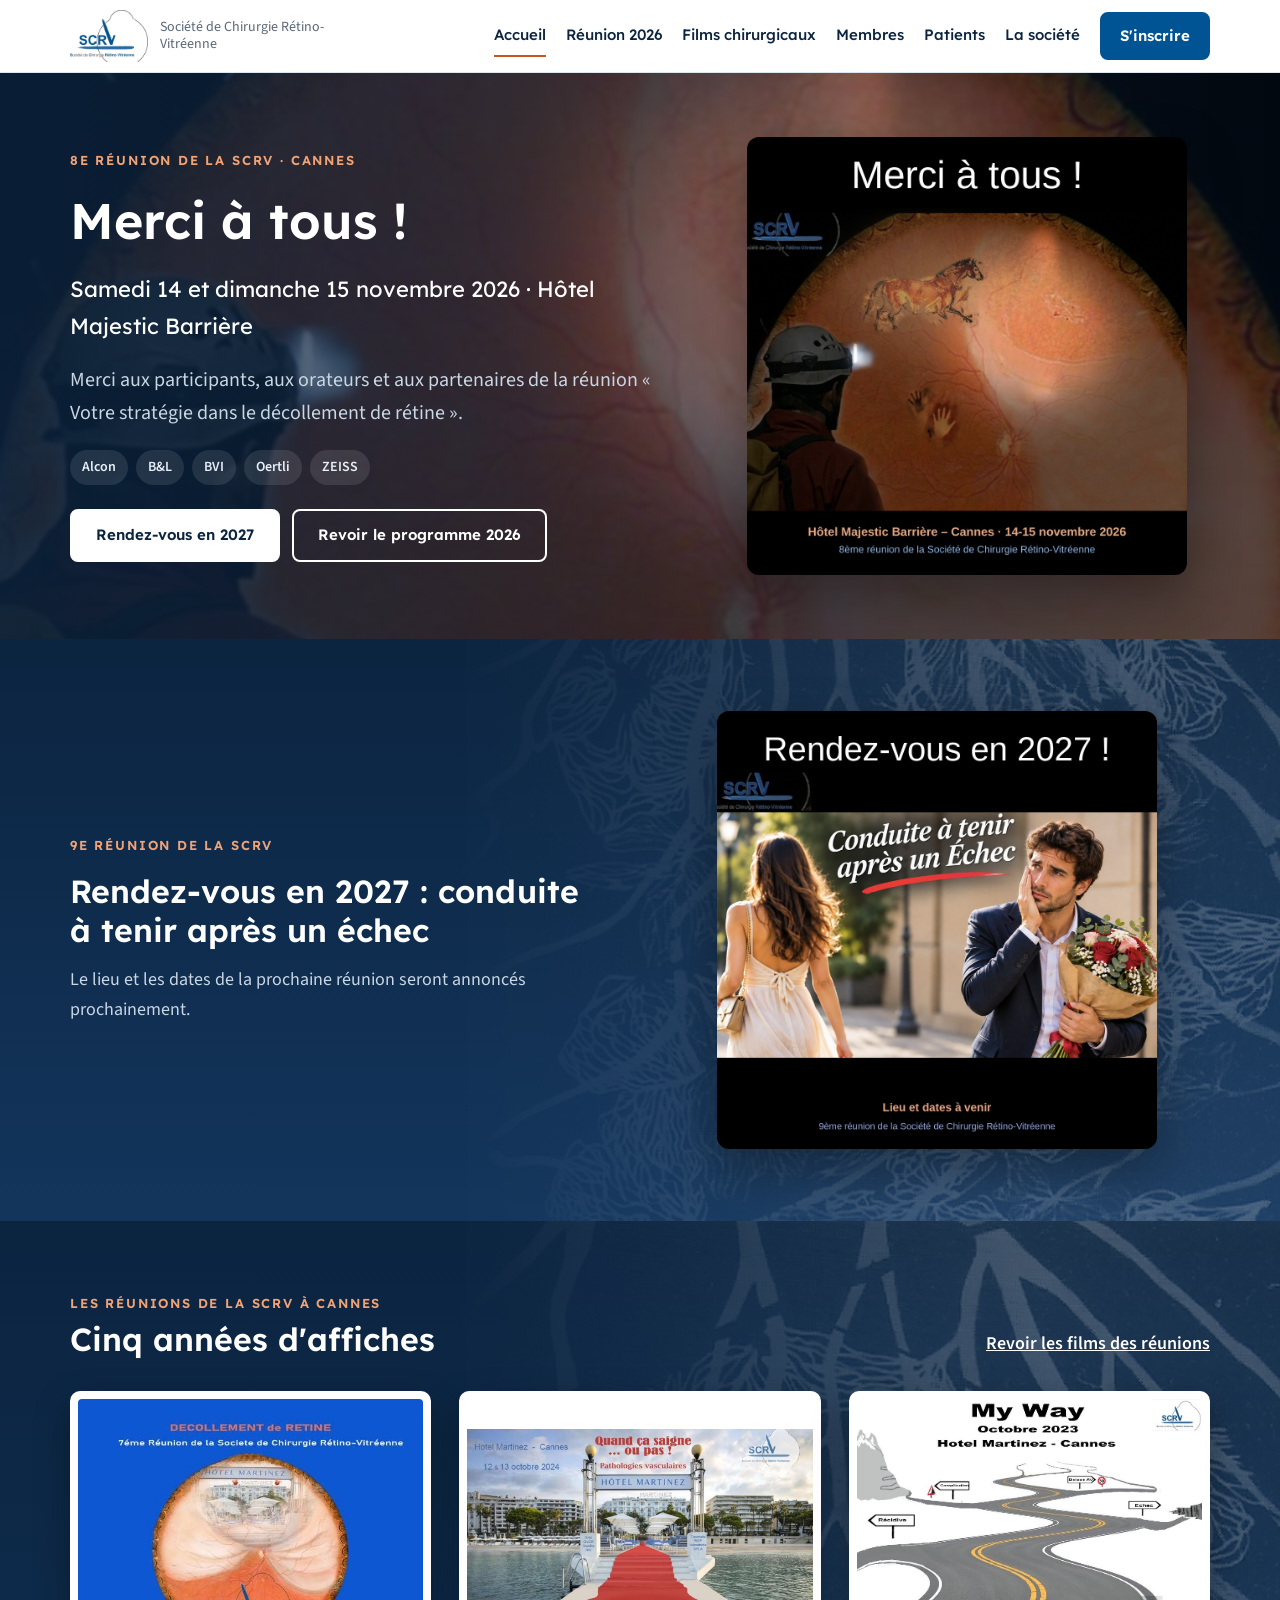
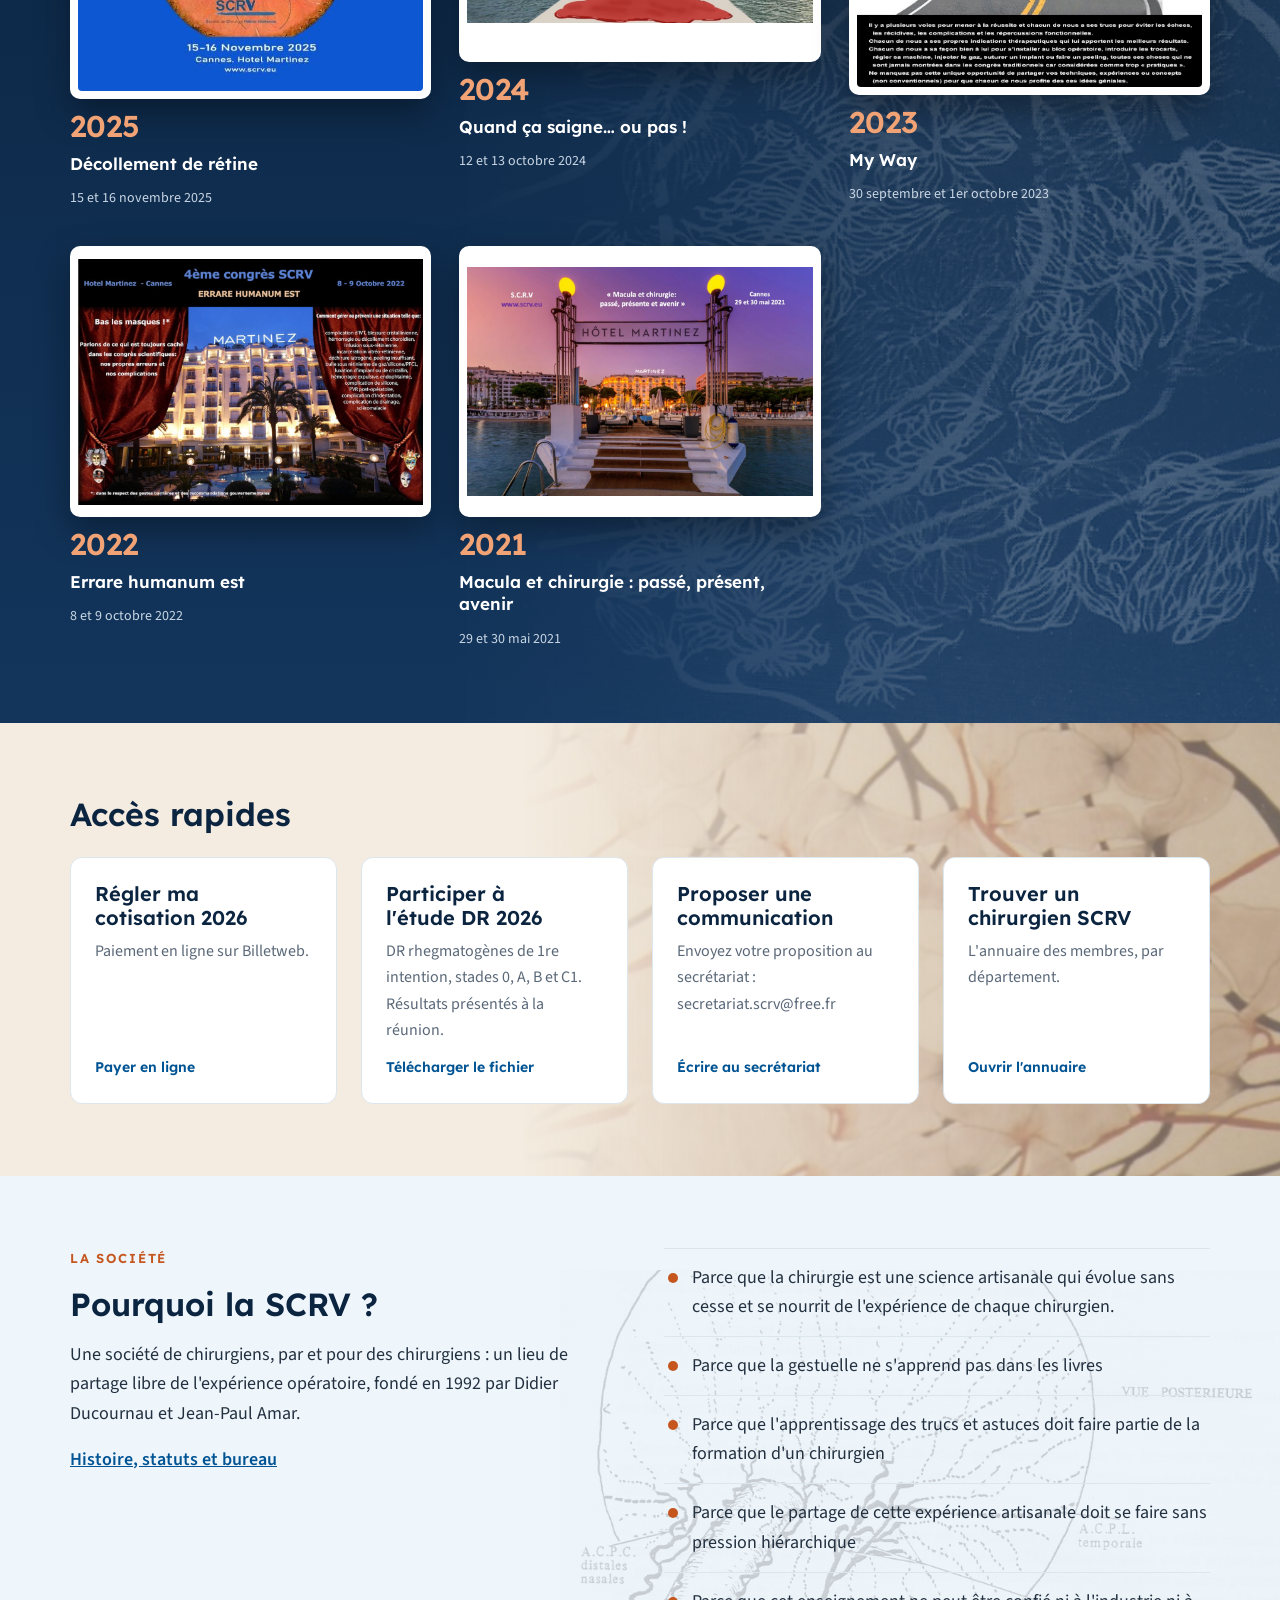
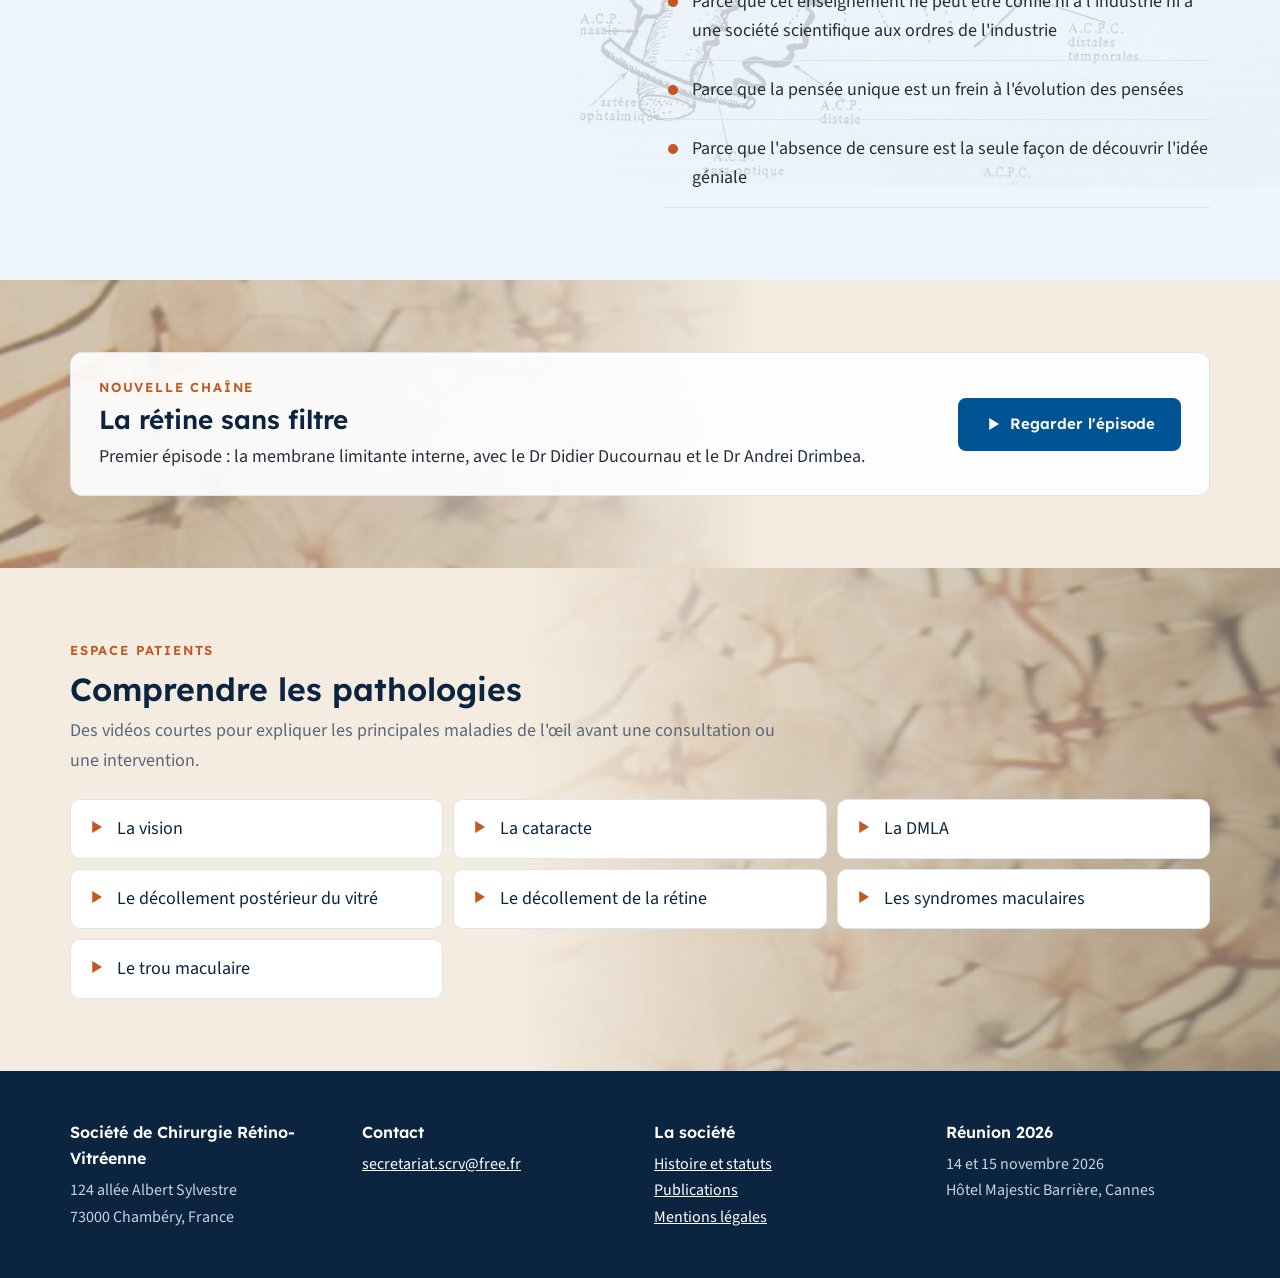
==== commit 517d6e8b: "Page d'accueil : affiche Merci 2026 et annonce de la réunion 2027 Co-Authored-By: Claude Opus 5.5 <n" ====
--- a/index.html
+++ b/index.html
@@ -37,14 +37,23 @@
 <div class="hero"><div class="wrap">
 <div class="stack" style="gap:20px">
 <p class="eyebrow" style="color:#F2A375">8e réunion de la SCRV · Cannes</p>
-<h1>Votre stratégie dans le décollement de rétine</h1>
+<h1>Merci à tous !</h1>
 <p class="date">Samedi 14 et dimanche 15 novembre 2026 · Hôtel Majestic Barrière</p>
-<p class="lead">Un face-à-face inédit des cinq plateformes de vitrectomie, puis sémiologie, analyse d'échecs et solutions créatives.</p>
+<p class="lead">Merci aux participants, aux orateurs et aux partenaires de la réunion « Votre stratégie dans le décollement de rétine ».</p>
 <div class="chips"><span>Alcon</span><span>B&amp;L</span><span>BVI</span><span>Oertli</span><span>ZEISS</span></div>
-<div style="display:flex;flex-wrap:wrap;gap:12px;margin-top:4px"><a class="btn light" href="modalites.html">S'inscrire à la réunion</a><a class="btn outline-light" href="reunion-2026.html">Voir le programme</a></div>
+<div style="display:flex;flex-wrap:wrap;gap:12px;margin-top:4px"><a class="btn light" href="#reunion-2027">Rendez-vous en 2027</a><a class="btn outline-light" href="reunion-2026.html">Revoir le programme 2026</a></div>
 </div>
-<div class="poster"><img src="images/affiche-2026.jpg?v=20261030b" alt="Affiche de la réunion SCRV 2026 : votre stratégie dans le DR, Hôtel Majestic Barrière, Cannes, 14 et 15 novembre 2026" width="660" height="725"></div>
+<div class="poster"><img src="images/merci-2026.jpg?v=20261121" alt="Merci à tous ! Réunion SCRV 2026, Hôtel Majestic Barrière, Cannes, 14 et 15 novembre 2026" width="1050" height="1045"></div>
 </div></div>
+
+<section id="reunion-2027" class="affiches e-sakura-nuit" aria-labelledby="rdv2027"><div class="wrap grid g2" style="gap:48px;align-items:center">
+<div class="stack" style="gap:16px">
+<p class="eyebrow">9e réunion de la SCRV</p>
+<h2 id="rdv2027" style="color:#fff">Rendez-vous en 2027 : conduite à tenir après un échec</h2>
+<p style="color:#C9D6E4;font-size:18px">Le lieu et les dates de la prochaine réunion seront annoncés prochainement.</p>
+</div>
+<div style="max-width:440px;justify-self:center;border-radius:12px;overflow:hidden;box-shadow:0 20px 50px rgba(0,0,0,.35)"><img src="images/affiche-2027.jpg?v=20261121" alt="Affiche de la réunion SCRV 2027 : conduite à tenir après un échec, lieu et dates à venir" width="1050" height="1045" loading="lazy" style="display:block;width:100%;height:auto"></div>
+</div></section>
 
 <section class="affiches e-sakura-nuit" aria-labelledby="images"><div class="wrap stack" style="gap:32px">
 <div style="display:flex;flex-wrap:wrap;gap:12px 32px;align-items:flex-end;justify-content:space-between">
